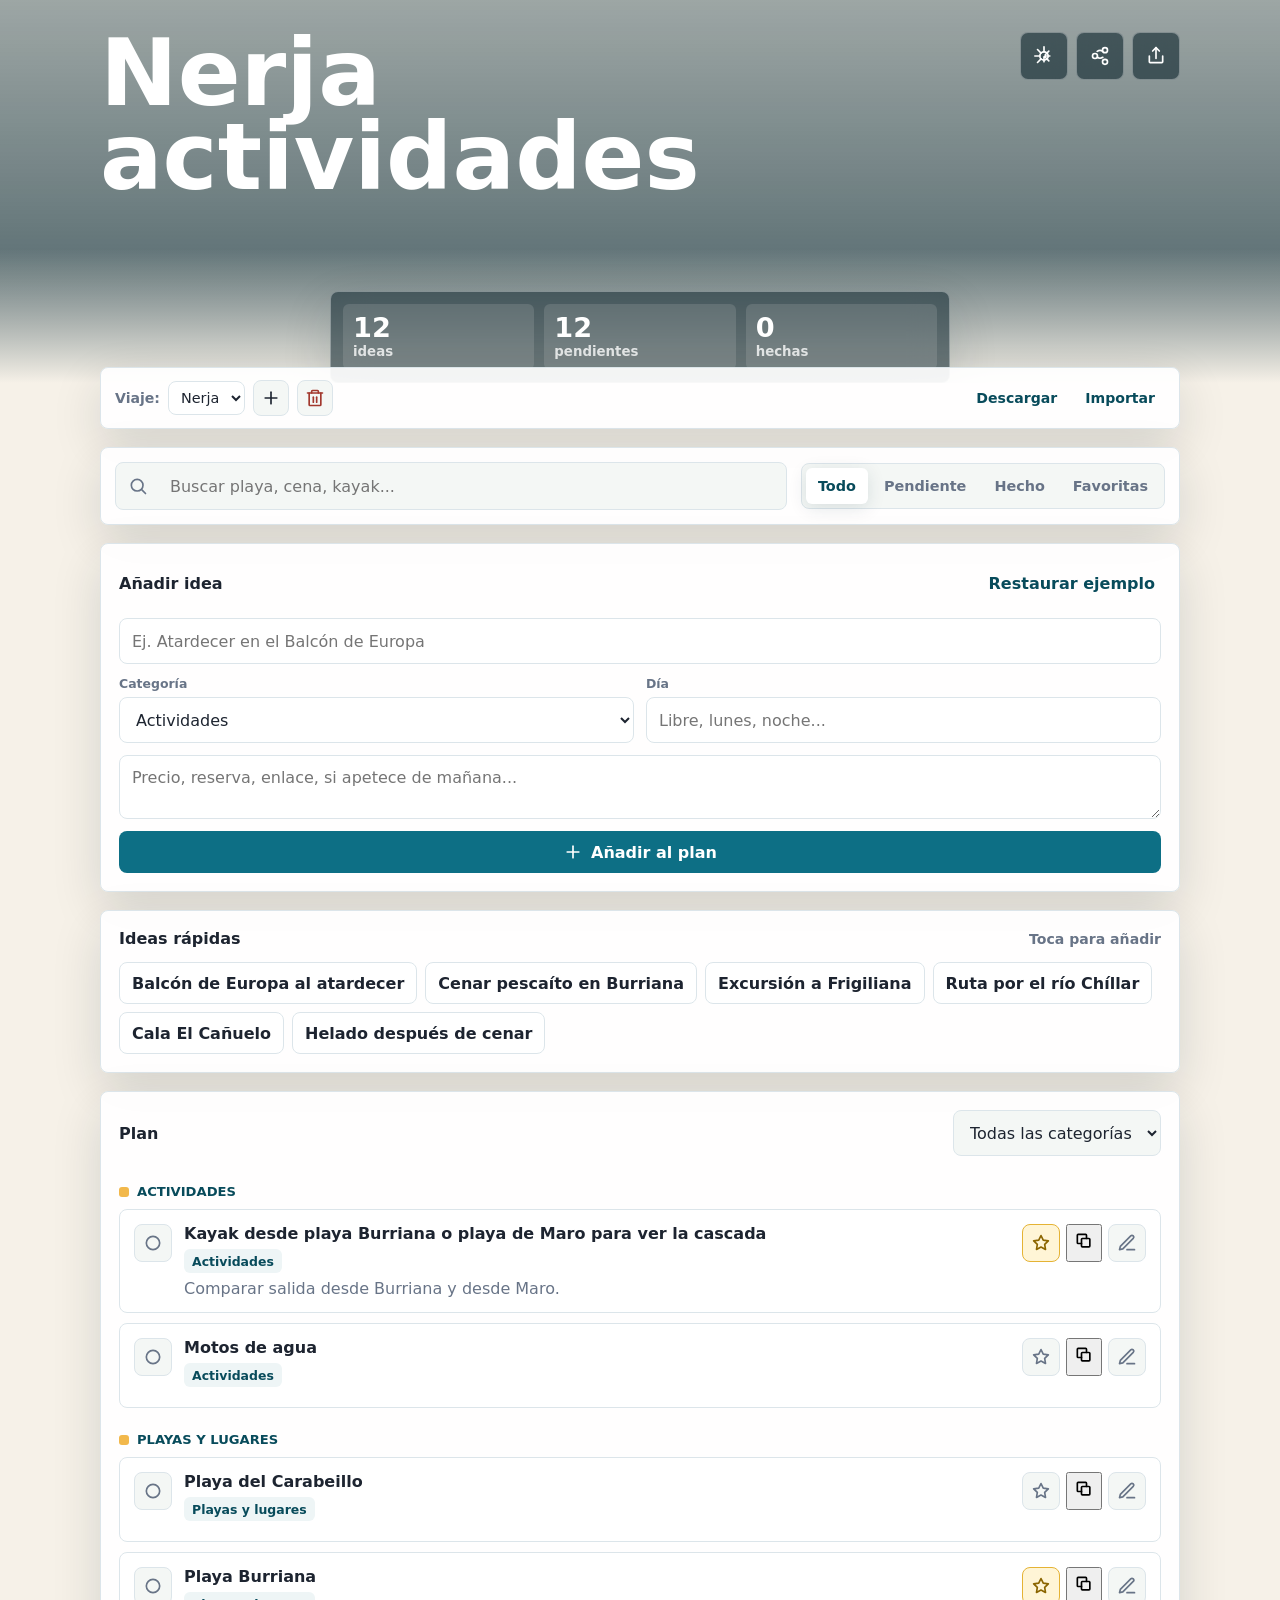
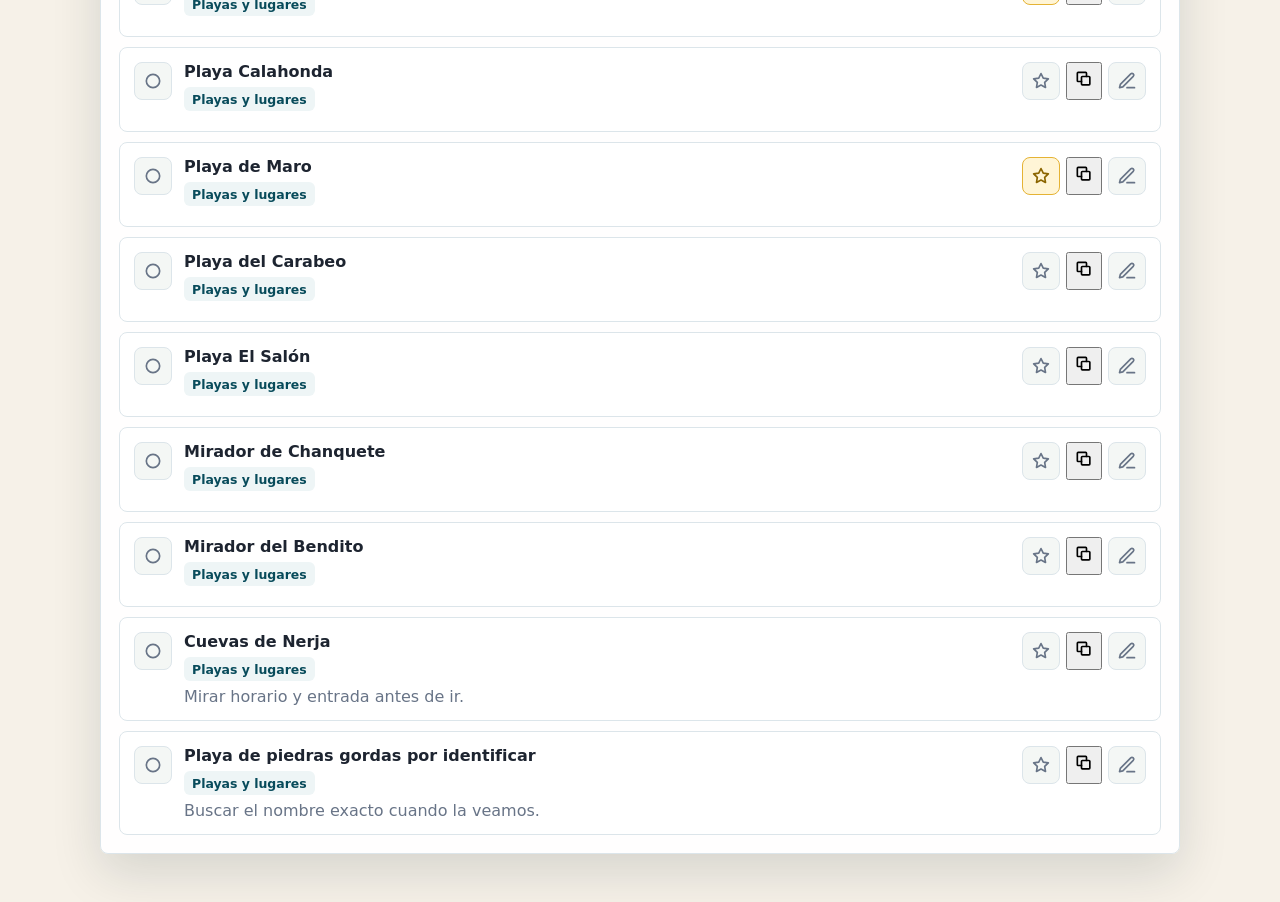
==== index.html @ da7babd8 "Add dark mode, trip management, import/export, share URL, and duplicate features Major features: - D" ====
<!doctype html>
<html lang="es">
  <head>
    <meta charset="utf-8">
    <meta name="viewport" content="width=device-width, initial-scale=1, viewport-fit=cover">
    <meta name="theme-color" content="#0d6f85">
    <meta name="apple-mobile-web-app-capable" content="yes">
    <meta name="apple-mobile-web-app-title" content="Nerja">
    <meta name="apple-mobile-web-app-status-bar-style" content="black-translucent">
    <title>Nerja actividades</title>
    <link rel="manifest" href="manifest.webmanifest">
    <link rel="apple-touch-icon" href="icons/icon-192.svg">
    <link rel="stylesheet" href="styles.css">
  </head>
  <body>
    <header class="app-hero">
      <div class="hero-media" aria-hidden="true"></div>
      <nav class="topbar" aria-label="Acciones principales">
        <div>
          <h1>Nerja actividades</h1>
        </div>
        <div class="topbar-actions">
          <button class="icon-button" id="darkModeToggle" type="button" aria-label="Alternar tema oscuro" title="Tema oscuro" aria-pressed="false">
            <svg viewBox="0 0 24 24" aria-hidden="true">
              <circle cx="12" cy="12" r="5"></circle>
              <path d="M12 1v6m0 6v6M4.22 4.22l4.24 4.24m5.08 5.08l4.24 4.24M1 12h6m6 0h6M4.22 19.78l4.24-4.24m5.08-5.08l4.24-4.24"></path>
            </svg>
          </button>
          <button class="icon-button" id="shareUrlButton" type="button" aria-label="Compartir link" title="Compartir link">
            <svg viewBox="0 0 24 24" aria-hidden="true">
              <circle cx="18" cy="5" r="3"></circle>
              <circle cx="6" cy="12" r="3"></circle>
              <circle cx="18" cy="19" r="3"></circle>
              <path d="M8.59 13.51a6 6 0 0 0 6.82 0"></path>
              <path d="M15.41 6.41a6 6 0 0 0-6.82 0"></path>
            </svg>
          </button>
          <button class="icon-button" id="shareButton" type="button" aria-label="Compartir plan" title="Compartir plan">
            <svg viewBox="0 0 24 24" aria-hidden="true">
              <path d="M4 12v7a1 1 0 0 0 1 1h14a1 1 0 0 0 1-1v-7"></path>
              <path d="M16 6l-4-4-4 4"></path>
              <path d="M12 2v13"></path>
            </svg>
          </button>
        </div>
      </nav>
      <section class="hero-panel" aria-label="Resumen del plan">
        <div>
          <span id="totalCount">0</span>
          <small>ideas</small>
        </div>
        <div>
          <span id="pendingCount">0</span>
          <small>pendientes</small>
        </div>
        <div>
          <span id="doneCount">0</span>
          <small>hechas</small>
        </div>
      </section>
    </header>

    <main class="app-shell">
      <section class="trips-bar" aria-label="Gestión de viajes">
        <div class="trips-controls">
          <label class="compact-label">
            <span>Viaje:</span>
            <select id="tripSelector" aria-label="Seleccionar viaje"></select>
          </label>
          <button class="icon-button small" id="newTripButton" type="button" aria-label="Nuevo viaje" title="Nuevo viaje">
            <svg viewBox="0 0 24 24" aria-hidden="true">
              <path d="M12 5v14"></path>
              <path d="M5 12h14"></path>
            </svg>
          </button>
          <button class="icon-button small danger" id="deleteTripButton" type="button" aria-label="Eliminar viaje" title="Eliminar viaje">
            <svg viewBox="0 0 24 24" aria-hidden="true">
              <path d="M3 6h18"></path>
              <path d="M19 6v14a1 1 0 0 1-1 1H6a1 1 0 0 1-1-1V6"></path>
              <path d="M8 6V4a1 1 0 0 1 1-1h6a1 1 0 0 1 1 1v2"></path>
              <line x1="10" y1="11" x2="10" y2="17"></line>
              <line x1="14" y1="11" x2="14" y2="17"></line>
            </svg>
          </button>
        </div>
        <div class="export-controls">
          <button class="text-button small" id="exportButton" type="button">Descargar</button>
          <button class="text-button small" id="importButton" type="button">Importar</button>
          <input id="importInput" type="file" accept=".json" style="display: none;">
        </div>
      </section>

      <section class="control-strip" aria-label="Filtros">
        <label class="search-field">
          <svg viewBox="0 0 24 24" aria-hidden="true">
            <circle cx="11" cy="11" r="7"></circle>
            <path d="M21 21l-4.3-4.3"></path>
          </svg>
          <input id="searchInput" type="search" placeholder="Buscar playa, cena, kayak...">
        </label>
        <div class="segmented" role="tablist" aria-label="Estado">
          <button class="segment is-active" type="button" data-filter-status="all">Todo</button>
          <button class="segment" type="button" data-filter-status="pending">Pendiente</button>
          <button class="segment" type="button" data-filter-status="done">Hecho</button>
          <button class="segment" type="button" data-filter-status="favorite">Favoritas</button>
        </div>
      </section>

      <section class="composer" aria-labelledby="addTitle">
        <div class="section-heading">
          <h2 id="addTitle">Añadir idea</h2>
          <button class="text-button" id="resetButton" type="button">Restaurar ejemplo</button>
        </div>
        <form id="activityForm" class="activity-form">
          <input id="activityTitle" name="title" type="text" placeholder="Ej. Atardecer en el Balcón de Europa" autocomplete="off" required>
          <div class="form-grid">
            <label>
              <span>Categoría</span>
              <select id="activityCategory" name="category">
                <option value="Actividades">Actividades</option>
                <option value="Playas y lugares">Playas y lugares</option>
                <option value="Comida y cena">Comida y cena</option>
                <option value="Notas">Notas</option>
              </select>
            </label>
            <label>
              <span>Día</span>
              <input id="activityDay" name="day" type="text" placeholder="Libre, lunes, noche...">
            </label>
          </div>
          <textarea id="activityNotes" name="notes" rows="2" placeholder="Precio, reserva, enlace, si apetece de mañana..."></textarea>
          <button class="primary-button" type="submit">
            <svg viewBox="0 0 24 24" aria-hidden="true">
              <path d="M12 5v14"></path>
              <path d="M5 12h14"></path>
            </svg>
            Añadir al plan
          </button>
        </form>
      </section>

      <section class="quick-ideas" aria-labelledby="quickTitle">
        <div class="section-heading">
          <h2 id="quickTitle">Ideas rápidas</h2>
          <span class="muted">Toca para añadir</span>
        </div>
        <div id="quickIdeas" class="quick-list"></div>
      </section>

      <section class="board" aria-label="Listado de actividades">
        <div class="section-heading">
          <h2>Plan</h2>
          <select id="categoryFilter" class="compact-select" aria-label="Filtrar por categoría">
            <option value="all">Todas las categorías</option>
            <option value="Actividades">Actividades</option>
            <option value="Playas y lugares">Playas y lugares</option>
            <option value="Comida y cena">Comida y cena</option>
            <option value="Notas">Notas</option>
          </select>
        </div>
        <div id="activityList" class="activity-list"></div>
        <p id="emptyState" class="empty-state" hidden>No hay ideas con esos filtros.</p>
      </section>
    </main>

    <dialog id="editDialog" class="edit-dialog">
      <form id="editForm" method="dialog">
        <div class="section-heading">
          <h2>Editar idea</h2>
          <button class="icon-button subtle" type="button" id="closeDialog" aria-label="Cerrar" title="Cerrar">
            <svg viewBox="0 0 24 24" aria-hidden="true">
              <path d="M18 6 6 18"></path>
              <path d="m6 6 12 12"></path>
            </svg>
          </button>
        </div>
        <input id="editTitle" type="text" required>
        <div class="form-grid">
          <label>
            <span>Categoría</span>
            <select id="editCategory">
              <option value="Actividades">Actividades</option>
              <option value="Playas y lugares">Playas y lugares</option>
              <option value="Comida y cena">Comida y cena</option>
              <option value="Notas">Notas</option>
            </select>
          </label>
          <label>
            <span>Día</span>
            <input id="editDay" type="text">
          </label>
        </div>
        <textarea id="editNotes" rows="3"></textarea>
        <div class="dialog-actions">
          <button class="text-button danger" id="deleteButton" type="button">Eliminar</button>
          <button class="primary-button" id="saveEditButton" value="save" type="submit">Guardar</button>
        </div>
      </form>
    </dialog>

    <script src="app.js"></script>
  </body>
</html>
---- styles.css ----
:root {
  color-scheme: light;
  --ink: #1d2430;
  --muted: #687487;
  --line: #dce5ea;
  --surface: #ffffff;
  --soft: #f4f7f5;
  --sea: #0d6f85;
  --sea-dark: #084b5b;
  --sun: #f2b84b;
  --coral: #e56f5a;
  --mint: #cce6d9;
  --shadow: 0 18px 50px rgba(12, 33, 43, 0.14);
  font-family: Inter, ui-sans-serif, system-ui, -apple-system, BlinkMacSystemFont, "Segoe UI", sans-serif;
}

[data-theme="dark"] {
  color-scheme: dark;
  --ink: #f0f1f3;
  --muted: #a8b4c4;
  --line: #2a3642;
  --surface: #1a1f28;
  --soft: #242c37;
  --sea: #3ca8c8;
  --sea-dark: #5dbddb;
  --sun: #f2b84b;
  --coral: #ff9a8f;
  --mint: #7dc9a6;
  --shadow: 0 18px 50px rgba(0, 0, 0, 0.48);
}

@media (prefers-color-scheme: dark) {
  :root:not([data-theme="light"]) {
    color-scheme: dark;
    --ink: #f0f1f3;
    --muted: #a8b4c4;
    --line: #2a3642;
    --surface: #1a1f28;
    --soft: #242c37;
    --sea: #3ca8c8;
    --sea-dark: #5dbddb;
    --sun: #f2b84b;
    --coral: #ff9a8f;
    --mint: #7dc9a6;
    --shadow: 0 18px 50px rgba(0, 0, 0, 0.48);
  }
}

* {
  box-sizing: border-box;
}

body {
  margin: 0;
  min-height: 100vh;
  background: #f6f1e8;
  color: var(--ink);
  -webkit-font-smoothing: antialiased;
}

[data-theme="dark"] body {
  background: #0f1419;
}

button,
input,
select,
textarea {
  font: inherit;
}

button {
  cursor: pointer;
  touch-action: manipulation;
}

.app-hero {
  position: relative;
  min-height: 320px;
  overflow: hidden;
  color: #fff;
  isolation: isolate;
}

.hero-media {
  position: absolute;
  inset: 0;
  z-index: -2;
  background:
    linear-gradient(180deg, rgba(0, 34, 46, 0.36), rgba(0, 34, 46, 0.72)),
    url("https://commons.wikimedia.org/wiki/Special:FilePath/Nerja.jpg?width=1600") center / cover;
}

.hero-media::after {
  content: "";
  position: absolute;
  inset: auto 0 0;
  height: 35%;
  background: linear-gradient(180deg, transparent, #f6f1e8);
}

[data-theme="dark"] .hero-media::after {
  background: linear-gradient(180deg, transparent, #0f1419);
}

.topbar {
  display: flex;
  align-items: flex-start;
  justify-content: space-between;
  gap: 20px;
  width: min(1120px, 100%);
  margin: 0 auto;
  padding: calc(32px + env(safe-area-inset-top)) 20px 0;
}

.topbar-actions {
  display: flex;
  gap: 8px;
}

h1,
h2,
p {
  margin-top: 0;
}

h1 {
  max-width: 780px;
  margin-bottom: 0;
  font-size: clamp(2.6rem, 8vw, 5.8rem);
  line-height: 0.9;
  letter-spacing: 0;
}

h2 {
  margin-bottom: 0;
  font-size: 1rem;
  letter-spacing: 0;
}

svg {
  width: 20px;
  height: 20px;
  fill: none;
  stroke: currentColor;
  stroke-width: 2;
  stroke-linecap: round;
  stroke-linejoin: round;
  flex: none;
}

.icon-button {
  display: grid;
  width: 48px;
  height: 48px;
  place-items: center;
  border: 1px solid rgba(255, 255, 255, 0.34);
  border-radius: 8px;
  background: rgba(7, 31, 40, 0.58);
  color: #fff;
  backdrop-filter: blur(16px);
}

.icon-button.subtle {
  width: 40px;
  height: 40px;
  border-color: var(--line);
  background: var(--soft);
  color: var(--ink);
  backdrop-filter: none;
}

.icon-button.small {
  width: 36px;
  height: 36px;
  border: 1px solid var(--line);
  background: var(--soft);
  color: var(--ink);
  backdrop-filter: none;
}

.icon-button.small.danger {
  color: #a2382e;
}

.hero-panel {
  display: grid;
  grid-template-columns: repeat(3, minmax(0, 1fr));
  gap: 10px;
  width: min(620px, calc(100% - 40px));
  margin: 92px auto 0;
  padding: 12px;
  border: 1px solid rgba(255, 255, 255, 0.34);
  border-radius: 8px;
  background: rgba(7, 31, 40, 0.54);
  box-shadow: var(--shadow);
  backdrop-filter: blur(18px);
}

.hero-panel div {
  min-width: 0;
  padding: 10px;
  border-radius: 6px;
  background: rgba(255, 255, 255, 0.12);
}

.hero-panel span {
  display: block;
  font-size: 1.7rem;
  font-weight: 900;
  line-height: 1;
}

.hero-panel small {
  color: rgba(255, 255, 255, 0.8);
  font-weight: 700;
}

.app-shell {
  display: grid;
  gap: 18px;
  width: min(1120px, 100%);
  margin: -16px auto 0;
  padding: 0 20px 48px;
  position: relative;
}

.control-strip,
.composer,
.quick-ideas,
.board {
  border: 1px solid var(--line);
  border-radius: 8px;
  background: rgba(255, 255, 255, 0.92);
  box-shadow: var(--shadow);
}

.control-strip {
  display: grid;
  grid-template-columns: minmax(240px, 1fr) auto;
  gap: 14px;
  align-items: center;
  padding: 14px;
}

.trips-bar {
  display: flex;
  flex-wrap: wrap;
  gap: 12px;
  align-items: center;
  justify-content: space-between;
  border: 1px solid var(--line);
  border-radius: 8px;
  background: rgba(255, 255, 255, 0.92);
  box-shadow: var(--shadow);
  padding: 12px 14px;
}

[data-theme="dark"] .trips-bar {
  background: rgba(26, 31, 40, 0.8);
}

.trips-controls {
  display: flex;
  gap: 8px;
  align-items: center;
}

.compact-label {
  display: flex;
  align-items: center;
  gap: 8px;
}

.compact-label span {
  color: var(--muted);
  font-size: 0.88rem;
  font-weight: 700;
  margin: 0;
}

.compact-label select {
  width: auto;
  max-width: 160px;
  min-height: 34px;
  padding: 0 8px;
  font-size: 0.9rem;
}

.export-controls {
  display: flex;
  gap: 8px;
}

.search-field {
  display: flex;
  align-items: center;
  gap: 10px;
  min-height: 44px;
  padding: 0 12px;
  border: 1px solid var(--line);
  border-radius: 8px;
  background: var(--soft);
  color: var(--muted);
}

.search-field input {
  min-width: 0;
  width: 100%;
  border: 0;
  outline: 0;
  background: transparent;
  color: var(--ink);
}

.segmented {
  display: flex;
  gap: 4px;
  padding: 4px;
  border: 1px solid var(--line);
  border-radius: 8px;
  background: var(--soft);
}

.segment {
  min-height: 36px;
  padding: 0 12px;
  border: 0;
  border-radius: 6px;
  background: transparent;
  color: var(--muted);
  font-size: 0.9rem;
  font-weight: 800;
}

.segment.is-active {
  background: var(--surface);
  color: var(--sea-dark);
  box-shadow: 0 4px 18px rgba(16, 53, 68, 0.12);
}

.composer,
.quick-ideas,
.board {
  padding: 18px;
}

.section-heading {
  display: flex;
  align-items: center;
  justify-content: space-between;
  gap: 12px;
  margin-bottom: 14px;
}

.muted {
  color: var(--muted);
  font-size: 0.88rem;
  font-weight: 700;
}

.activity-form,
.edit-dialog form {
  display: grid;
  gap: 12px;
}

input,
select,
textarea {
  width: 100%;
  min-width: 0;
  border: 1px solid var(--line);
  border-radius: 8px;
  background: #fff;
  color: var(--ink);
  outline: 0;
}

input,
select {
  min-height: 46px;
  padding: 0 12px;
}

textarea {
  resize: vertical;
  padding: 12px;
}

input:focus,
select:focus,
textarea:focus {
  border-color: var(--sea);
  box-shadow: 0 0 0 4px rgba(13, 111, 133, 0.12);
}

.form-grid {
  display: grid;
  grid-template-columns: repeat(2, minmax(0, 1fr));
  gap: 12px;
}

label span {
  display: block;
  margin-bottom: 6px;
  color: var(--muted);
  font-size: 0.78rem;
  font-weight: 800;
}

.primary-button,
.text-button,
.quick-chip {
  min-height: 42px;
  border-radius: 8px;
  font-weight: 900;
}

.primary-button {
  display: inline-flex;
  align-items: center;
  justify-content: center;
  gap: 8px;
  border: 0;
  background: var(--sea);
  color: #fff;
}

.text-button {
  border: 0;
  background: transparent;
  color: var(--sea-dark);
}

.text-button.small {
  min-height: 34px;
  font-size: 0.88rem;
  padding: 0 10px;
}

.text-button.danger {
  color: #a2382e;
}

[data-theme="dark"] .text-button.danger {
  color: #ff9a8f;
}

.quick-list {
  display: flex;
  flex-wrap: wrap;
  gap: 8px;
}

.quick-chip {
  border: 1px solid var(--line);
  background: #fff;
  color: var(--ink);
  padding: 0 12px;
}

.quick-chip:hover {
  border-color: var(--sea);
  color: var(--sea-dark);
}

.compact-select {
  width: auto;
  max-width: 220px;
  background: var(--soft);
}

.activity-list {
  display: grid;
  gap: 10px;
}

.category-group {
  display: grid;
  gap: 10px;
}

.category-title {
  display: flex;
  align-items: center;
  gap: 8px;
  margin: 14px 0 0;
  color: var(--sea-dark);
  font-size: 0.82rem;
  font-weight: 900;
  letter-spacing: 0;
  text-transform: uppercase;
}

.category-title::before {
  content: "";
  width: 10px;
  height: 10px;
  border-radius: 3px;
  background: var(--sun);
}

.activity-card {
  display: grid;
  grid-template-columns: auto 1fr auto;
  gap: 12px;
  align-items: start;
  padding: 14px;
  border: 1px solid var(--line);
  border-radius: 8px;
  background: #fff;
}

.activity-card.is-done {
  background: #f9faf8;
}

.activity-card.is-done .activity-title {
  color: var(--muted);
  text-decoration: line-through;
}

.check-button,
.favorite-button,
.edit-button {
  display: grid;
  width: 38px;
  height: 38px;
  place-items: center;
  border: 1px solid var(--line);
  border-radius: 8px;
  background: var(--soft);
  color: var(--muted);
}

.check-button.is-done {
  border-color: var(--sea);
  background: var(--mint);
  color: var(--sea-dark);
}

.activity-main {
  min-width: 0;
}

.activity-title {
  margin: 0 0 6px;
  overflow-wrap: anywhere;
  font-size: 1rem;
  font-weight: 900;
}

.activity-meta {
  display: flex;
  flex-wrap: wrap;
  gap: 6px;
  margin-bottom: 6px;
}

.pill {
  display: inline-flex;
  align-items: center;
  min-height: 24px;
  padding: 0 8px;
  border-radius: 6px;
  background: #eef5f6;
  color: var(--sea-dark);
  font-size: 0.78rem;
  font-weight: 800;
}

.activity-notes {
  margin: 0;
  color: var(--muted);
  overflow-wrap: anywhere;
}

.activity-actions {
  display: flex;
  gap: 6px;
}

.favorite-button.is-favorite {
  border-color: #e5b334;
  background: #fff5d6;
  color: #8b6500;
}

.empty-state {
  margin: 18px 0 0;
  padding: 18px;
  border: 1px dashed var(--line);
  border-radius: 8px;
  color: var(--muted);
  text-align: center;
}

.edit-dialog {
  width: min(520px, calc(100% - 28px));
  border: 0;
  border-radius: 8px;
  padding: 18px;
  box-shadow: var(--shadow);
}

.edit-dialog::backdrop {
  background: rgba(4, 22, 30, 0.54);
}

.dialog-actions {
  display: flex;
  justify-content: space-between;
  gap: 12px;
}

.dialog-actions .primary-button {
  min-width: 130px;
  padding: 0 16px;
}

@media (max-width: 820px) {
  .app-hero {
    min-height: 300px;
  }

  .topbar {
    padding-top: 24px;
  }

  .hero-panel {
    margin-top: 72px;
  }

  .control-strip {
    grid-template-columns: 1fr;
  }

  .segmented {
    overflow-x: auto;
  }

  .segment {
    white-space: nowrap;
  }
}

@media (max-width: 560px) {
  .app-shell {
    padding-inline: 12px;
  }

  .topbar {
    padding-inline: 14px;
  }

  .icon-button {
    width: 44px;
    height: 44px;
  }

  .hero-panel {
    width: calc(100% - 24px);
  }

  .hero-panel div {
    padding: 8px;
  }

  .hero-panel span {
    font-size: 1.35rem;
  }

  .form-grid {
    grid-template-columns: 1fr;
  }

  .section-heading {
    align-items: flex-start;
    flex-direction: column;
  }

  .compact-select {
    width: 100%;
    max-width: none;
  }

  .activity-card {
    grid-template-columns: auto 1fr;
  }

  .activity-actions {
    grid-column: 2;
  }
}
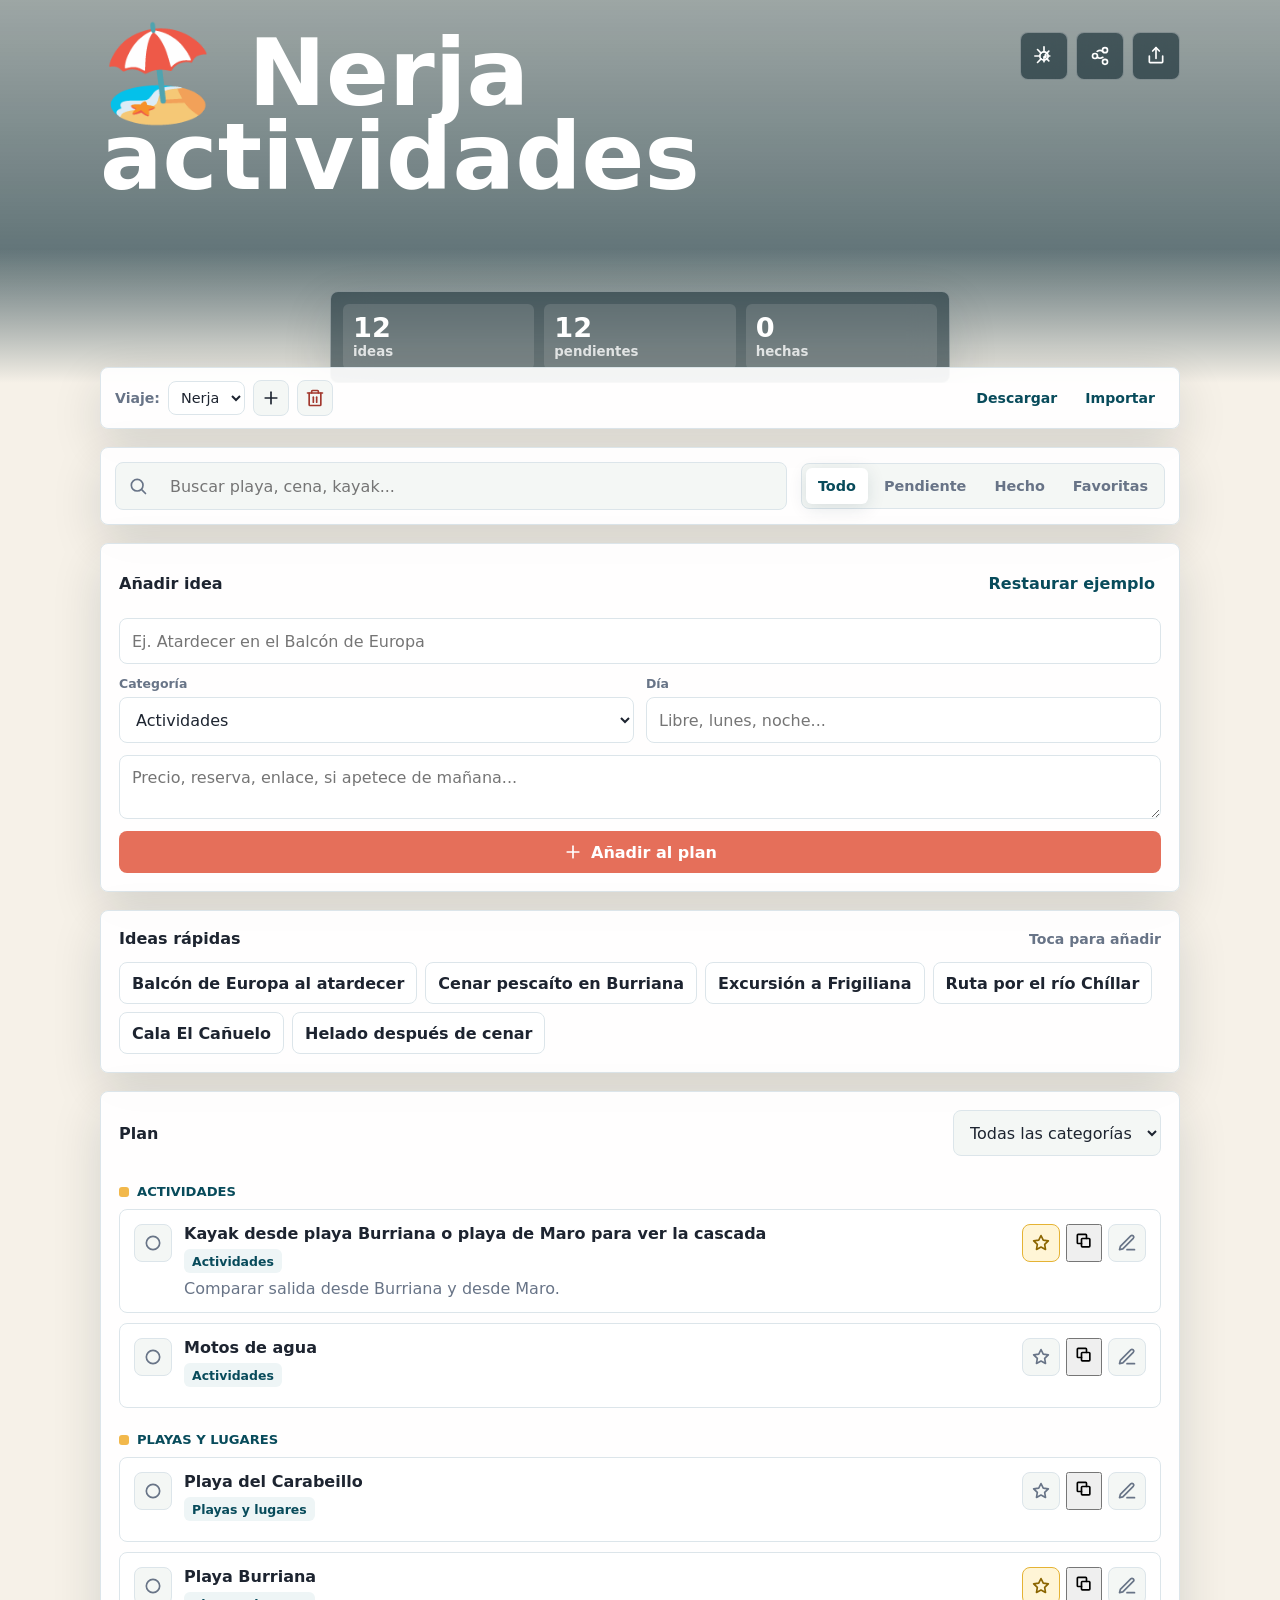
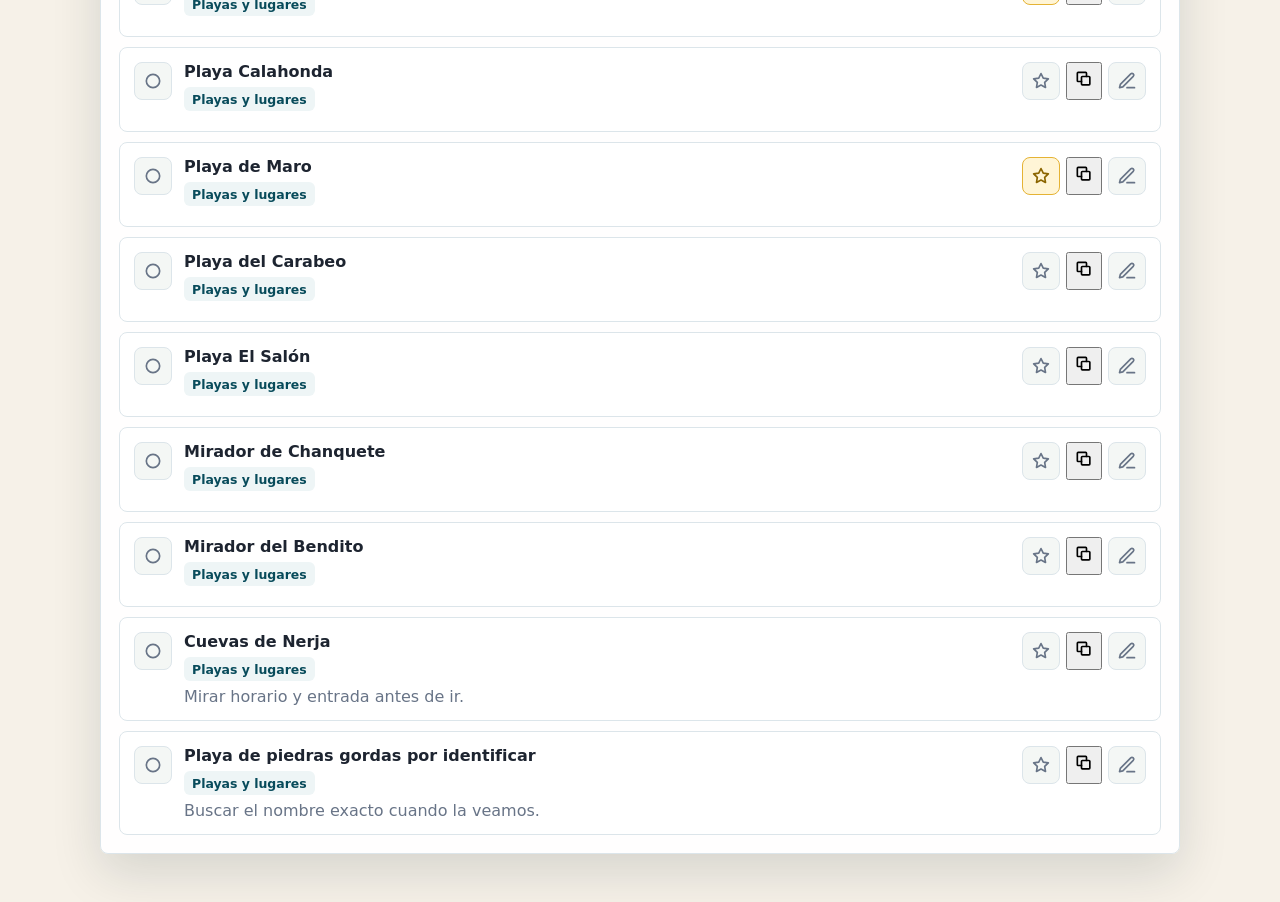
==== commit 57aea558: "Test visual changes - emoji title and coral button color" ====
--- a/index.html
+++ b/index.html
@@ -17,7 +17,7 @@
       <div class="hero-media" aria-hidden="true"></div>
       <nav class="topbar" aria-label="Acciones principales">
         <div>
-          <h1>Nerja actividades</h1>
+          <h1>🏖️ Nerja actividades</h1>
         </div>
         <div class="topbar-actions">
           <button class="icon-button" id="darkModeToggle" type="button" aria-label="Alternar tema oscuro" title="Tema oscuro" aria-pressed="false">
--- a/styles.css
+++ b/styles.css
@@ -423,7 +423,7 @@
   justify-content: center;
   gap: 8px;
   border: 0;
-  background: var(--sea);
+  background: #e56f5a;
   color: #fff;
 }
 
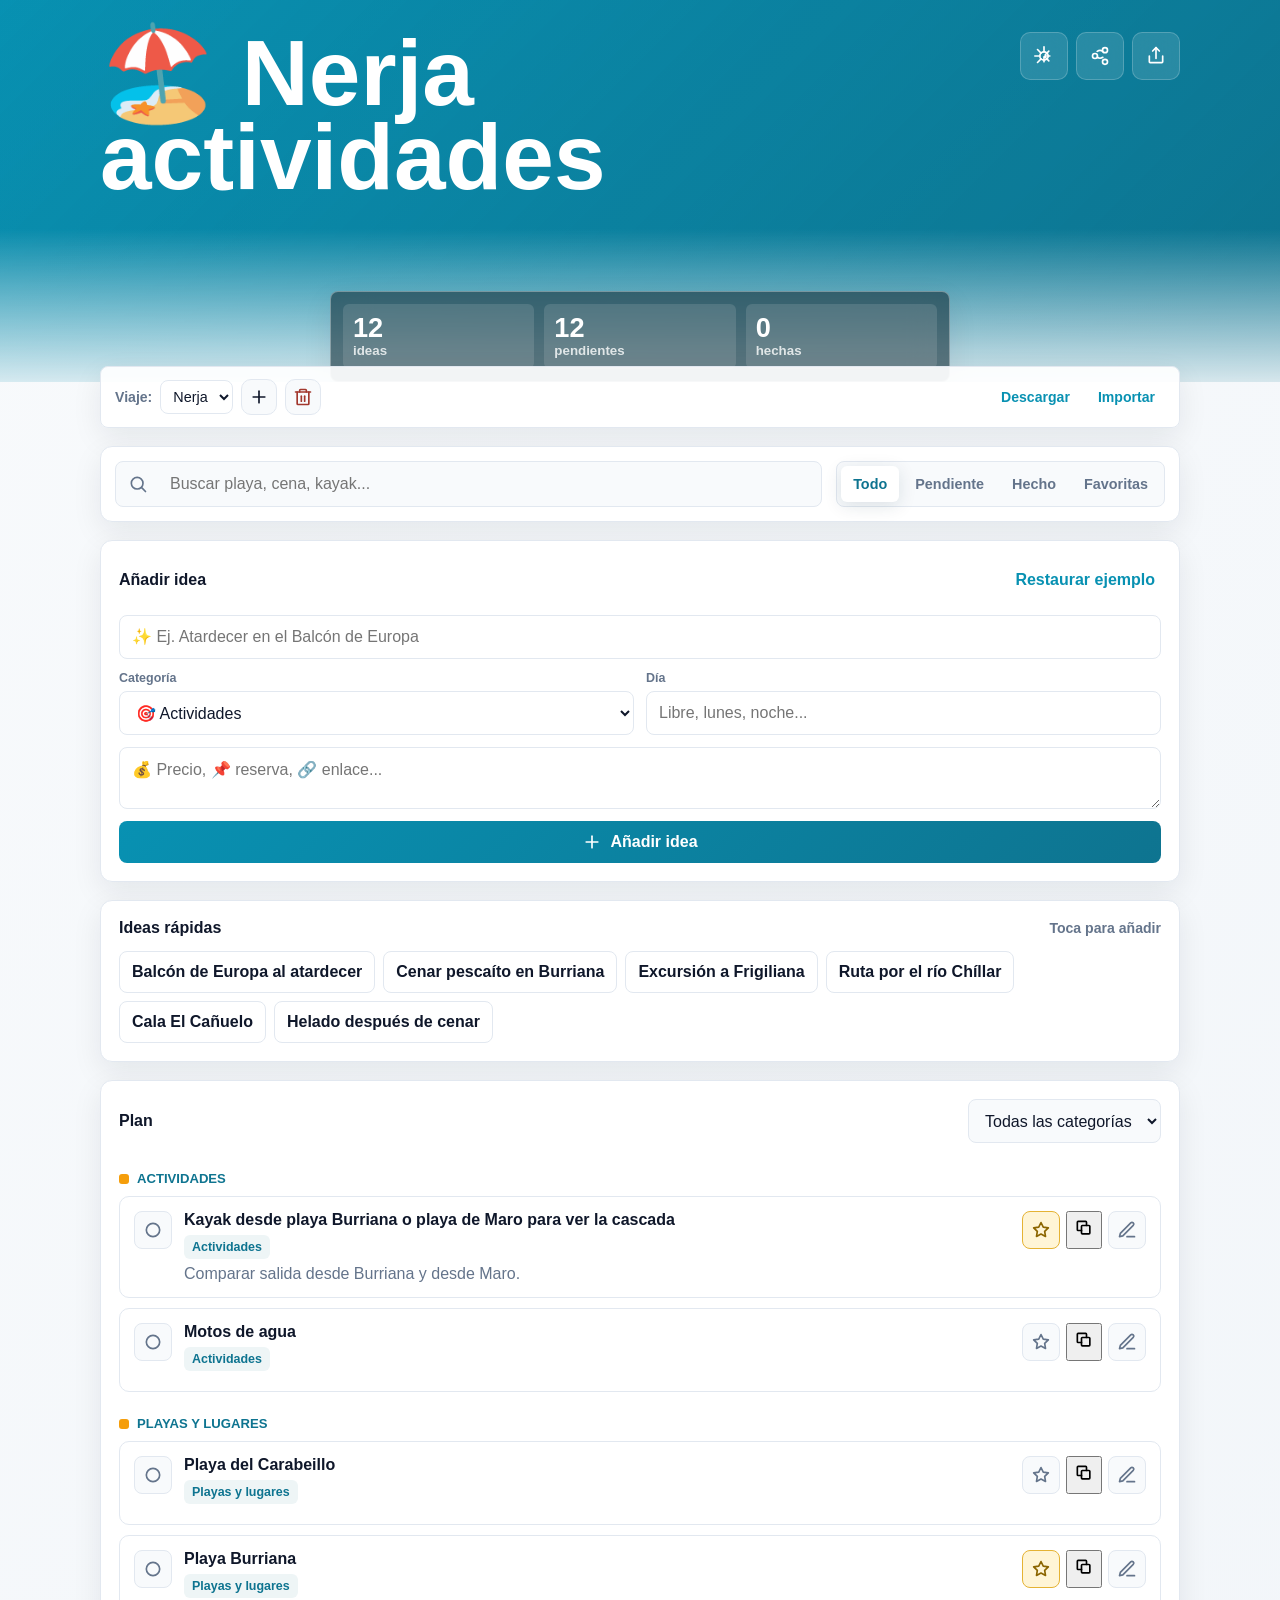
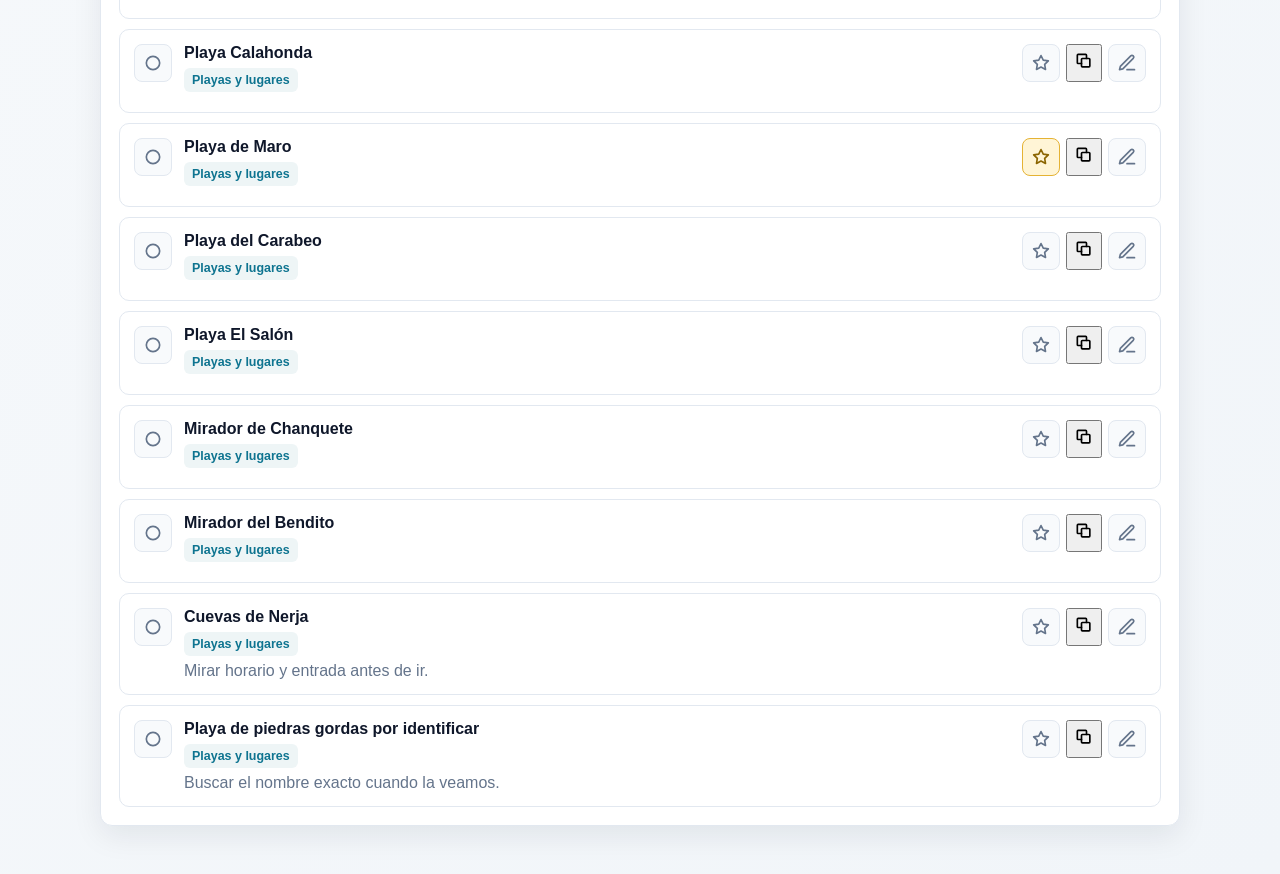
==== commit b82ab686: "🎨 Redesign UI with modern color palette, gradients, and animations - Updated color palette to modern" ====
--- a/index.html
+++ b/index.html
@@ -112,15 +112,15 @@
           <button class="text-button" id="resetButton" type="button">Restaurar ejemplo</button>
         </div>
         <form id="activityForm" class="activity-form">
-          <input id="activityTitle" name="title" type="text" placeholder="Ej. Atardecer en el Balcón de Europa" autocomplete="off" required>
+          <input id="activityTitle" name="title" type="text" placeholder="✨ Ej. Atardecer en el Balcón de Europa" autocomplete="off" required>
           <div class="form-grid">
             <label>
               <span>Categoría</span>
               <select id="activityCategory" name="category">
-                <option value="Actividades">Actividades</option>
-                <option value="Playas y lugares">Playas y lugares</option>
-                <option value="Comida y cena">Comida y cena</option>
-                <option value="Notas">Notas</option>
+                <option value="Actividades">🎯 Actividades</option>
+                <option value="Playas y lugares">🏖️ Playas y lugares</option>
+                <option value="Comida y cena">🍽️ Comida y cena</option>
+                <option value="Notas">📝 Notas</option>
               </select>
             </label>
             <label>
@@ -128,13 +128,13 @@
               <input id="activityDay" name="day" type="text" placeholder="Libre, lunes, noche...">
             </label>
           </div>
-          <textarea id="activityNotes" name="notes" rows="2" placeholder="Precio, reserva, enlace, si apetece de mañana..."></textarea>
+          <textarea id="activityNotes" name="notes" rows="2" placeholder="💰 Precio, 📌 reserva, 🔗 enlace..."></textarea>
           <button class="primary-button" type="submit">
             <svg viewBox="0 0 24 24" aria-hidden="true">
               <path d="M12 5v14"></path>
               <path d="M5 12h14"></path>
             </svg>
-            Añadir al plan
+            Añadir idea
           </button>
         </form>
       </section>
@@ -179,15 +179,15 @@
           <label>
             <span>Categoría</span>
             <select id="editCategory">
-              <option value="Actividades">Actividades</option>
-              <option value="Playas y lugares">Playas y lugares</option>
-              <option value="Comida y cena">Comida y cena</option>
-              <option value="Notas">Notas</option>
+              <option value="Actividades">🎯 Actividades</option>
+              <option value="Playas y lugares">🏖️ Playas y lugares</option>
+              <option value="Comida y cena">🍽️ Comida y cena</option>
+              <option value="Notas">📝 Notas</option>
             </select>
           </label>
           <label>
             <span>Día</span>
-            <input id="editDay" type="text">
+            <input id="editDay" type="text" placeholder="Libre, lunes, noche...">
           </label>
         </div>
         <textarea id="editNotes" rows="3"></textarea>
--- a/styles.css
+++ b/styles.css
@@ -1,48 +1,51 @@
 :root {
   color-scheme: light;
-  --ink: #1d2430;
-  --muted: #687487;
-  --line: #dce5ea;
+  --ink: #0f172a;
+  --muted: #64748b;
+  --line: #e2e8f0;
   --surface: #ffffff;
-  --soft: #f4f7f5;
-  --sea: #0d6f85;
-  --sea-dark: #084b5b;
-  --sun: #f2b84b;
-  --coral: #e56f5a;
-  --mint: #cce6d9;
-  --shadow: 0 18px 50px rgba(12, 33, 43, 0.14);
-  font-family: Inter, ui-sans-serif, system-ui, -apple-system, BlinkMacSystemFont, "Segoe UI", sans-serif;
+  --soft: #f8fafc;
+  --sea: #0891b2;
+  --sea-dark: #0e7490;
+  --sun: #f59e0b;
+  --coral: #f97316;
+  --mint: #6ee7b7;
+  --shadow: 0 10px 30px rgba(15, 23, 42, 0.08);
+  --shadow-lg: 0 20px 50px rgba(15, 23, 42, 0.12);
+  font-family: -apple-system, BlinkMacSystemFont, "Segoe UI", Roboto, "Helvetica Neue", sans-serif;
 }
 
 [data-theme="dark"] {
   color-scheme: dark;
-  --ink: #f0f1f3;
-  --muted: #a8b4c4;
-  --line: #2a3642;
-  --surface: #1a1f28;
-  --soft: #242c37;
-  --sea: #3ca8c8;
-  --sea-dark: #5dbddb;
-  --sun: #f2b84b;
-  --coral: #ff9a8f;
-  --mint: #7dc9a6;
-  --shadow: 0 18px 50px rgba(0, 0, 0, 0.48);
+  --ink: #f1f5f9;
+  --muted: #94a3b8;
+  --line: #334155;
+  --surface: #1e293b;
+  --soft: #0f172a;
+  --sea: #06b6d4;
+  --sea-dark: #0891b2;
+  --sun: #fbbf24;
+  --coral: #fb923c;
+  --mint: #5eead4;
+  --shadow: 0 10px 30px rgba(0, 0, 0, 0.3);
+  --shadow-lg: 0 20px 50px rgba(0, 0, 0, 0.4);
 }
 
 @media (prefers-color-scheme: dark) {
   :root:not([data-theme="light"]) {
     color-scheme: dark;
-    --ink: #f0f1f3;
-    --muted: #a8b4c4;
-    --line: #2a3642;
-    --surface: #1a1f28;
-    --soft: #242c37;
-    --sea: #3ca8c8;
-    --sea-dark: #5dbddb;
-    --sun: #f2b84b;
-    --coral: #ff9a8f;
-    --mint: #7dc9a6;
-    --shadow: 0 18px 50px rgba(0, 0, 0, 0.48);
+    --ink: #f1f5f9;
+    --muted: #94a3b8;
+    --line: #334155;
+    --surface: #1e293b;
+    --soft: #0f172a;
+    --sea: #06b6d4;
+    --sea-dark: #0891b2;
+    --sun: #fbbf24;
+    --coral: #fb923c;
+    --mint: #5eead4;
+    --shadow: 0 10px 30px rgba(0, 0, 0, 0.3);
+    --shadow-lg: 0 20px 50px rgba(0, 0, 0, 0.4);
   }
 }
 
@@ -53,13 +56,13 @@
 body {
   margin: 0;
   min-height: 100vh;
-  background: #f6f1e8;
+  background: linear-gradient(135deg, #f8fafc 0%, #f1f5f9 100%);
   color: var(--ink);
   -webkit-font-smoothing: antialiased;
 }
 
 [data-theme="dark"] body {
-  background: #0f1419;
+  background: linear-gradient(135deg, #0f172a 0%, #1e293b 100%);
 }
 
 button,
@@ -76,10 +79,11 @@
 
 .app-hero {
   position: relative;
-  min-height: 320px;
+  min-height: 280px;
   overflow: hidden;
   color: #fff;
   isolation: isolate;
+  background: linear-gradient(135deg, #0891b2 0%, #0e7490 100%);
 }
 
 .hero-media {
@@ -87,20 +91,21 @@
   inset: 0;
   z-index: -2;
   background:
-    linear-gradient(180deg, rgba(0, 34, 46, 0.36), rgba(0, 34, 46, 0.72)),
+    linear-gradient(135deg, rgba(8, 145, 178, 0.4), rgba(14, 116, 144, 0.6)),
     url("https://commons.wikimedia.org/wiki/Special:FilePath/Nerja.jpg?width=1600") center / cover;
+  opacity: 0.9;
 }
 
 .hero-media::after {
   content: "";
   position: absolute;
   inset: auto 0 0;
-  height: 35%;
-  background: linear-gradient(180deg, transparent, #f6f1e8);
+  height: 40%;
+  background: linear-gradient(180deg, transparent, rgba(248, 250, 252, 0.95));
 }
 
 [data-theme="dark"] .hero-media::after {
-  background: linear-gradient(180deg, transparent, #0f1419);
+  background: linear-gradient(180deg, transparent, rgba(15, 23, 42, 0.98));
 }
 
 .topbar {
@@ -154,11 +159,17 @@
   width: 48px;
   height: 48px;
   place-items: center;
-  border: 1px solid rgba(255, 255, 255, 0.34);
-  border-radius: 8px;
-  background: rgba(7, 31, 40, 0.58);
+  border: 1px solid rgba(255, 255, 255, 0.2);
+  border-radius: 10px;
+  background: rgba(255, 255, 255, 0.12);
   color: #fff;
   backdrop-filter: blur(16px);
+  transition: all 0.2s ease;
+}
+
+.icon-button:hover {
+  background: rgba(255, 255, 255, 0.18);
+  border-color: rgba(255, 255, 255, 0.3);
 }
 
 .icon-button.subtle {
@@ -230,9 +241,10 @@
 .quick-ideas,
 .board {
   border: 1px solid var(--line);
-  border-radius: 8px;
-  background: rgba(255, 255, 255, 0.92);
+  border-radius: 12px;
+  background: var(--surface);
   box-shadow: var(--shadow);
+  backdrop-filter: blur(8px);
 }
 
 .control-strip {
@@ -372,27 +384,29 @@
   min-width: 0;
   border: 1px solid var(--line);
   border-radius: 8px;
-  background: #fff;
+  background: var(--surface);
   color: var(--ink);
   outline: 0;
+  transition: all 0.2s ease;
 }
 
 input,
 select {
-  min-height: 46px;
+  min-height: 44px;
   padding: 0 12px;
 }
 
 textarea {
   resize: vertical;
   padding: 12px;
+  font-family: inherit;
 }
 
 input:focus,
 select:focus,
 textarea:focus {
   border-color: var(--sea);
-  box-shadow: 0 0 0 4px rgba(13, 111, 133, 0.12);
+  box-shadow: 0 0 0 3px rgba(8, 145, 178, 0.1);
 }
 
 .form-grid {
@@ -423,13 +437,30 @@
   justify-content: center;
   gap: 8px;
   border: 0;
-  background: #e56f5a;
+  background: linear-gradient(135deg, var(--sea) 0%, var(--sea-dark) 100%);
   color: #fff;
+  transition: all 0.3s ease;
+  font-weight: 600;
+}
+
+.primary-button:hover {
+  transform: translateY(-2px);
+  box-shadow: 0 8px 16px rgba(8, 145, 178, 0.3);
+}
+
+.primary-button:active {
+  transform: translateY(0);
 }
 
 .text-button {
   border: 0;
   background: transparent;
+  color: var(--sea);
+  transition: all 0.2s ease;
+  font-weight: 600;
+}
+
+.text-button:hover {
   color: var(--sea-dark);
 }
 
@@ -440,11 +471,19 @@
 }
 
 .text-button.danger {
-  color: #a2382e;
+  color: #ef4444;
+}
+
+.text-button.danger:hover {
+  color: #dc2626;
 }
 
 [data-theme="dark"] .text-button.danger {
-  color: #ff9a8f;
+  color: #f87171;
+}
+
+[data-theme="dark"] .text-button.danger:hover {
+  color: #fca5a5;
 }
 
 .quick-list {
@@ -508,12 +547,19 @@
   align-items: start;
   padding: 14px;
   border: 1px solid var(--line);
-  border-radius: 8px;
-  background: #fff;
+  border-radius: 10px;
+  background: var(--surface);
+  transition: all 0.2s ease;
+}
+
+.activity-card:hover {
+  border-color: var(--sea);
+  box-shadow: 0 4px 12px rgba(8, 145, 178, 0.1);
 }
 
 .activity-card.is-done {
-  background: #f9faf8;
+  opacity: 0.75;
+  background: var(--soft);
 }
 
 .activity-card.is-done .activity-title {
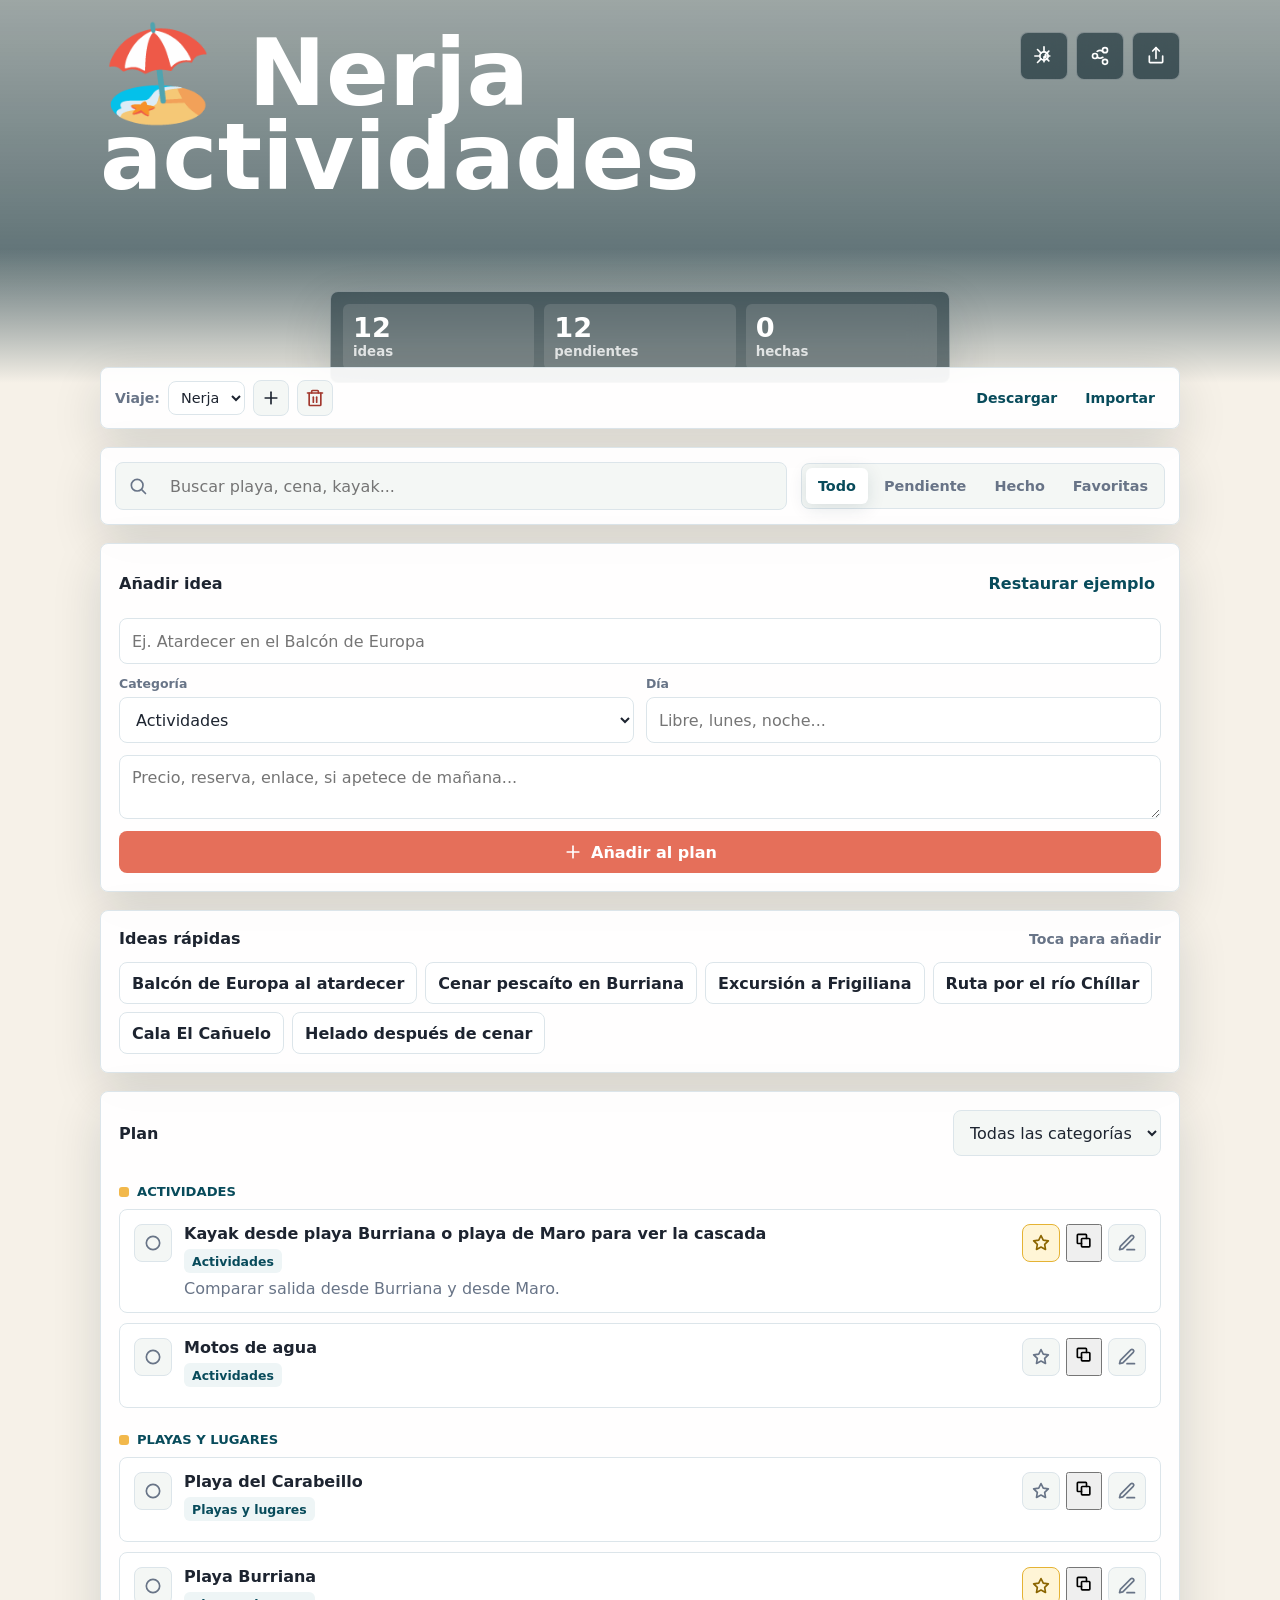
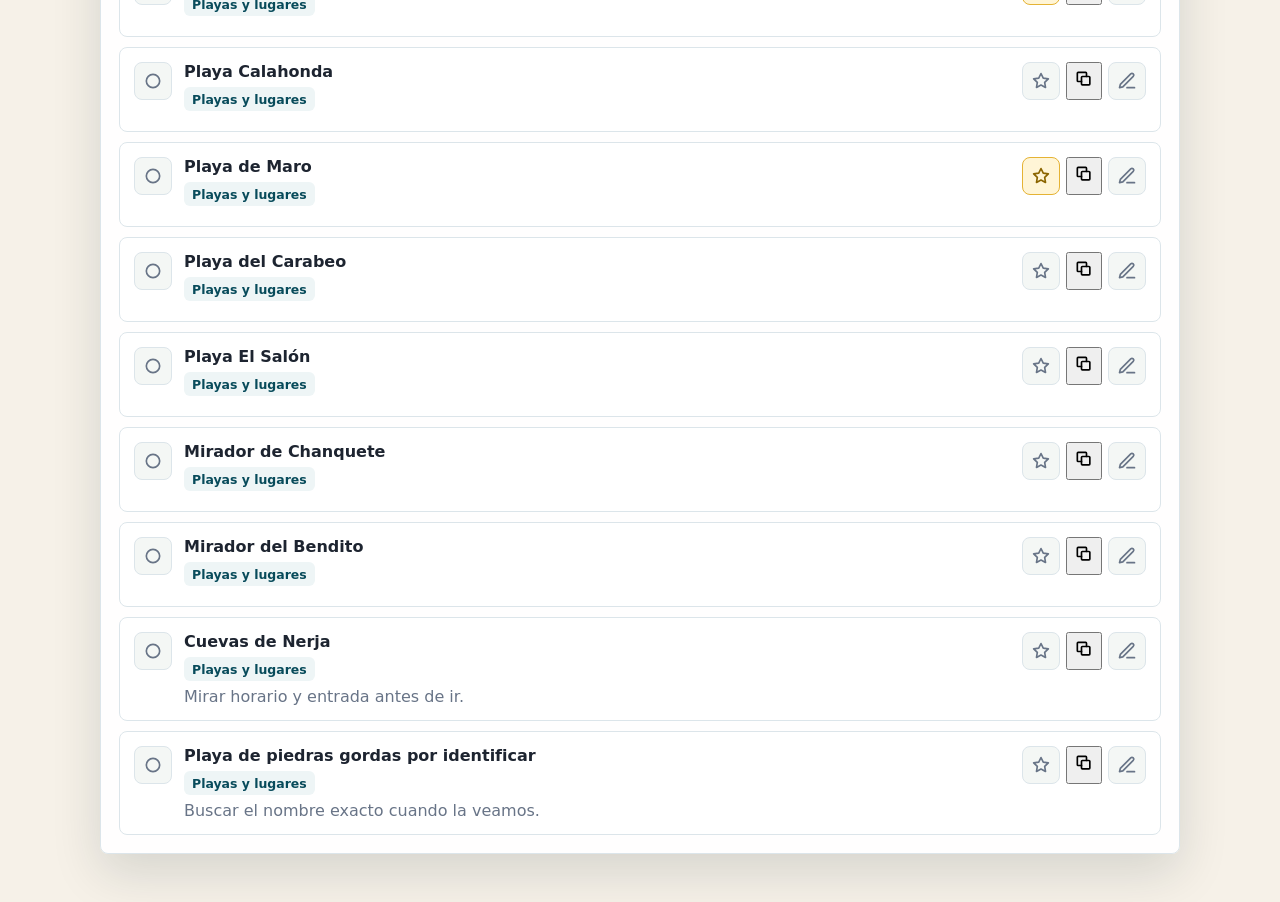
==== commit f6afbeb7: "Revert "🎨 Redesign UI with modern color palette, gradients, and animations" This reverts commit b82a" ====
--- a/index.html
+++ b/index.html
@@ -112,15 +112,15 @@
           <button class="text-button" id="resetButton" type="button">Restaurar ejemplo</button>
         </div>
         <form id="activityForm" class="activity-form">
-          <input id="activityTitle" name="title" type="text" placeholder="✨ Ej. Atardecer en el Balcón de Europa" autocomplete="off" required>
+          <input id="activityTitle" name="title" type="text" placeholder="Ej. Atardecer en el Balcón de Europa" autocomplete="off" required>
           <div class="form-grid">
             <label>
               <span>Categoría</span>
               <select id="activityCategory" name="category">
-                <option value="Actividades">🎯 Actividades</option>
-                <option value="Playas y lugares">🏖️ Playas y lugares</option>
-                <option value="Comida y cena">🍽️ Comida y cena</option>
-                <option value="Notas">📝 Notas</option>
+                <option value="Actividades">Actividades</option>
+                <option value="Playas y lugares">Playas y lugares</option>
+                <option value="Comida y cena">Comida y cena</option>
+                <option value="Notas">Notas</option>
               </select>
             </label>
             <label>
@@ -128,13 +128,13 @@
               <input id="activityDay" name="day" type="text" placeholder="Libre, lunes, noche...">
             </label>
           </div>
-          <textarea id="activityNotes" name="notes" rows="2" placeholder="💰 Precio, 📌 reserva, 🔗 enlace..."></textarea>
+          <textarea id="activityNotes" name="notes" rows="2" placeholder="Precio, reserva, enlace, si apetece de mañana..."></textarea>
           <button class="primary-button" type="submit">
             <svg viewBox="0 0 24 24" aria-hidden="true">
               <path d="M12 5v14"></path>
               <path d="M5 12h14"></path>
             </svg>
-            Añadir idea
+            Añadir al plan
           </button>
         </form>
       </section>
@@ -179,15 +179,15 @@
           <label>
             <span>Categoría</span>
             <select id="editCategory">
-              <option value="Actividades">🎯 Actividades</option>
-              <option value="Playas y lugares">🏖️ Playas y lugares</option>
-              <option value="Comida y cena">🍽️ Comida y cena</option>
-              <option value="Notas">📝 Notas</option>
+              <option value="Actividades">Actividades</option>
+              <option value="Playas y lugares">Playas y lugares</option>
+              <option value="Comida y cena">Comida y cena</option>
+              <option value="Notas">Notas</option>
             </select>
           </label>
           <label>
             <span>Día</span>
-            <input id="editDay" type="text" placeholder="Libre, lunes, noche...">
+            <input id="editDay" type="text">
           </label>
         </div>
         <textarea id="editNotes" rows="3"></textarea>
--- a/styles.css
+++ b/styles.css
@@ -1,51 +1,48 @@
 :root {
   color-scheme: light;
-  --ink: #0f172a;
-  --muted: #64748b;
-  --line: #e2e8f0;
+  --ink: #1d2430;
+  --muted: #687487;
+  --line: #dce5ea;
   --surface: #ffffff;
-  --soft: #f8fafc;
-  --sea: #0891b2;
-  --sea-dark: #0e7490;
-  --sun: #f59e0b;
-  --coral: #f97316;
-  --mint: #6ee7b7;
-  --shadow: 0 10px 30px rgba(15, 23, 42, 0.08);
-  --shadow-lg: 0 20px 50px rgba(15, 23, 42, 0.12);
-  font-family: -apple-system, BlinkMacSystemFont, "Segoe UI", Roboto, "Helvetica Neue", sans-serif;
+  --soft: #f4f7f5;
+  --sea: #0d6f85;
+  --sea-dark: #084b5b;
+  --sun: #f2b84b;
+  --coral: #e56f5a;
+  --mint: #cce6d9;
+  --shadow: 0 18px 50px rgba(12, 33, 43, 0.14);
+  font-family: Inter, ui-sans-serif, system-ui, -apple-system, BlinkMacSystemFont, "Segoe UI", sans-serif;
 }
 
 [data-theme="dark"] {
   color-scheme: dark;
-  --ink: #f1f5f9;
-  --muted: #94a3b8;
-  --line: #334155;
-  --surface: #1e293b;
-  --soft: #0f172a;
-  --sea: #06b6d4;
-  --sea-dark: #0891b2;
-  --sun: #fbbf24;
-  --coral: #fb923c;
-  --mint: #5eead4;
-  --shadow: 0 10px 30px rgba(0, 0, 0, 0.3);
-  --shadow-lg: 0 20px 50px rgba(0, 0, 0, 0.4);
+  --ink: #f0f1f3;
+  --muted: #a8b4c4;
+  --line: #2a3642;
+  --surface: #1a1f28;
+  --soft: #242c37;
+  --sea: #3ca8c8;
+  --sea-dark: #5dbddb;
+  --sun: #f2b84b;
+  --coral: #ff9a8f;
+  --mint: #7dc9a6;
+  --shadow: 0 18px 50px rgba(0, 0, 0, 0.48);
 }
 
 @media (prefers-color-scheme: dark) {
   :root:not([data-theme="light"]) {
     color-scheme: dark;
-    --ink: #f1f5f9;
-    --muted: #94a3b8;
-    --line: #334155;
-    --surface: #1e293b;
-    --soft: #0f172a;
-    --sea: #06b6d4;
-    --sea-dark: #0891b2;
-    --sun: #fbbf24;
-    --coral: #fb923c;
-    --mint: #5eead4;
-    --shadow: 0 10px 30px rgba(0, 0, 0, 0.3);
-    --shadow-lg: 0 20px 50px rgba(0, 0, 0, 0.4);
+    --ink: #f0f1f3;
+    --muted: #a8b4c4;
+    --line: #2a3642;
+    --surface: #1a1f28;
+    --soft: #242c37;
+    --sea: #3ca8c8;
+    --sea-dark: #5dbddb;
+    --sun: #f2b84b;
+    --coral: #ff9a8f;
+    --mint: #7dc9a6;
+    --shadow: 0 18px 50px rgba(0, 0, 0, 0.48);
   }
 }
 
@@ -56,13 +53,13 @@
 body {
   margin: 0;
   min-height: 100vh;
-  background: linear-gradient(135deg, #f8fafc 0%, #f1f5f9 100%);
+  background: #f6f1e8;
   color: var(--ink);
   -webkit-font-smoothing: antialiased;
 }
 
 [data-theme="dark"] body {
-  background: linear-gradient(135deg, #0f172a 0%, #1e293b 100%);
+  background: #0f1419;
 }
 
 button,
@@ -79,11 +76,10 @@
 
 .app-hero {
   position: relative;
-  min-height: 280px;
+  min-height: 320px;
   overflow: hidden;
   color: #fff;
   isolation: isolate;
-  background: linear-gradient(135deg, #0891b2 0%, #0e7490 100%);
 }
 
 .hero-media {
@@ -91,21 +87,20 @@
   inset: 0;
   z-index: -2;
   background:
-    linear-gradient(135deg, rgba(8, 145, 178, 0.4), rgba(14, 116, 144, 0.6)),
+    linear-gradient(180deg, rgba(0, 34, 46, 0.36), rgba(0, 34, 46, 0.72)),
     url("https://commons.wikimedia.org/wiki/Special:FilePath/Nerja.jpg?width=1600") center / cover;
-  opacity: 0.9;
 }
 
 .hero-media::after {
   content: "";
   position: absolute;
   inset: auto 0 0;
-  height: 40%;
-  background: linear-gradient(180deg, transparent, rgba(248, 250, 252, 0.95));
+  height: 35%;
+  background: linear-gradient(180deg, transparent, #f6f1e8);
 }
 
 [data-theme="dark"] .hero-media::after {
-  background: linear-gradient(180deg, transparent, rgba(15, 23, 42, 0.98));
+  background: linear-gradient(180deg, transparent, #0f1419);
 }
 
 .topbar {
@@ -159,17 +154,11 @@
   width: 48px;
   height: 48px;
   place-items: center;
-  border: 1px solid rgba(255, 255, 255, 0.2);
-  border-radius: 10px;
-  background: rgba(255, 255, 255, 0.12);
+  border: 1px solid rgba(255, 255, 255, 0.34);
+  border-radius: 8px;
+  background: rgba(7, 31, 40, 0.58);
   color: #fff;
   backdrop-filter: blur(16px);
-  transition: all 0.2s ease;
-}
-
-.icon-button:hover {
-  background: rgba(255, 255, 255, 0.18);
-  border-color: rgba(255, 255, 255, 0.3);
 }
 
 .icon-button.subtle {
@@ -241,10 +230,9 @@
 .quick-ideas,
 .board {
   border: 1px solid var(--line);
-  border-radius: 12px;
-  background: var(--surface);
+  border-radius: 8px;
+  background: rgba(255, 255, 255, 0.92);
   box-shadow: var(--shadow);
-  backdrop-filter: blur(8px);
 }
 
 .control-strip {
@@ -384,29 +372,27 @@
   min-width: 0;
   border: 1px solid var(--line);
   border-radius: 8px;
-  background: var(--surface);
+  background: #fff;
   color: var(--ink);
   outline: 0;
-  transition: all 0.2s ease;
 }
 
 input,
 select {
-  min-height: 44px;
+  min-height: 46px;
   padding: 0 12px;
 }
 
 textarea {
   resize: vertical;
   padding: 12px;
-  font-family: inherit;
 }
 
 input:focus,
 select:focus,
 textarea:focus {
   border-color: var(--sea);
-  box-shadow: 0 0 0 3px rgba(8, 145, 178, 0.1);
+  box-shadow: 0 0 0 4px rgba(13, 111, 133, 0.12);
 }
 
 .form-grid {
@@ -437,30 +423,13 @@
   justify-content: center;
   gap: 8px;
   border: 0;
-  background: linear-gradient(135deg, var(--sea) 0%, var(--sea-dark) 100%);
+  background: #e56f5a;
   color: #fff;
-  transition: all 0.3s ease;
-  font-weight: 600;
-}
-
-.primary-button:hover {
-  transform: translateY(-2px);
-  box-shadow: 0 8px 16px rgba(8, 145, 178, 0.3);
-}
-
-.primary-button:active {
-  transform: translateY(0);
 }
 
 .text-button {
   border: 0;
   background: transparent;
-  color: var(--sea);
-  transition: all 0.2s ease;
-  font-weight: 600;
-}
-
-.text-button:hover {
   color: var(--sea-dark);
 }
 
@@ -471,19 +440,11 @@
 }
 
 .text-button.danger {
-  color: #ef4444;
-}
-
-.text-button.danger:hover {
-  color: #dc2626;
+  color: #a2382e;
 }
 
 [data-theme="dark"] .text-button.danger {
-  color: #f87171;
-}
-
-[data-theme="dark"] .text-button.danger:hover {
-  color: #fca5a5;
+  color: #ff9a8f;
 }
 
 .quick-list {
@@ -547,19 +508,12 @@
   align-items: start;
   padding: 14px;
   border: 1px solid var(--line);
-  border-radius: 10px;
-  background: var(--surface);
-  transition: all 0.2s ease;
-}
-
-.activity-card:hover {
-  border-color: var(--sea);
-  box-shadow: 0 4px 12px rgba(8, 145, 178, 0.1);
+  border-radius: 8px;
+  background: #fff;
 }
 
 .activity-card.is-done {
-  opacity: 0.75;
-  background: var(--soft);
+  background: #f9faf8;
 }
 
 .activity-card.is-done .activity-title {
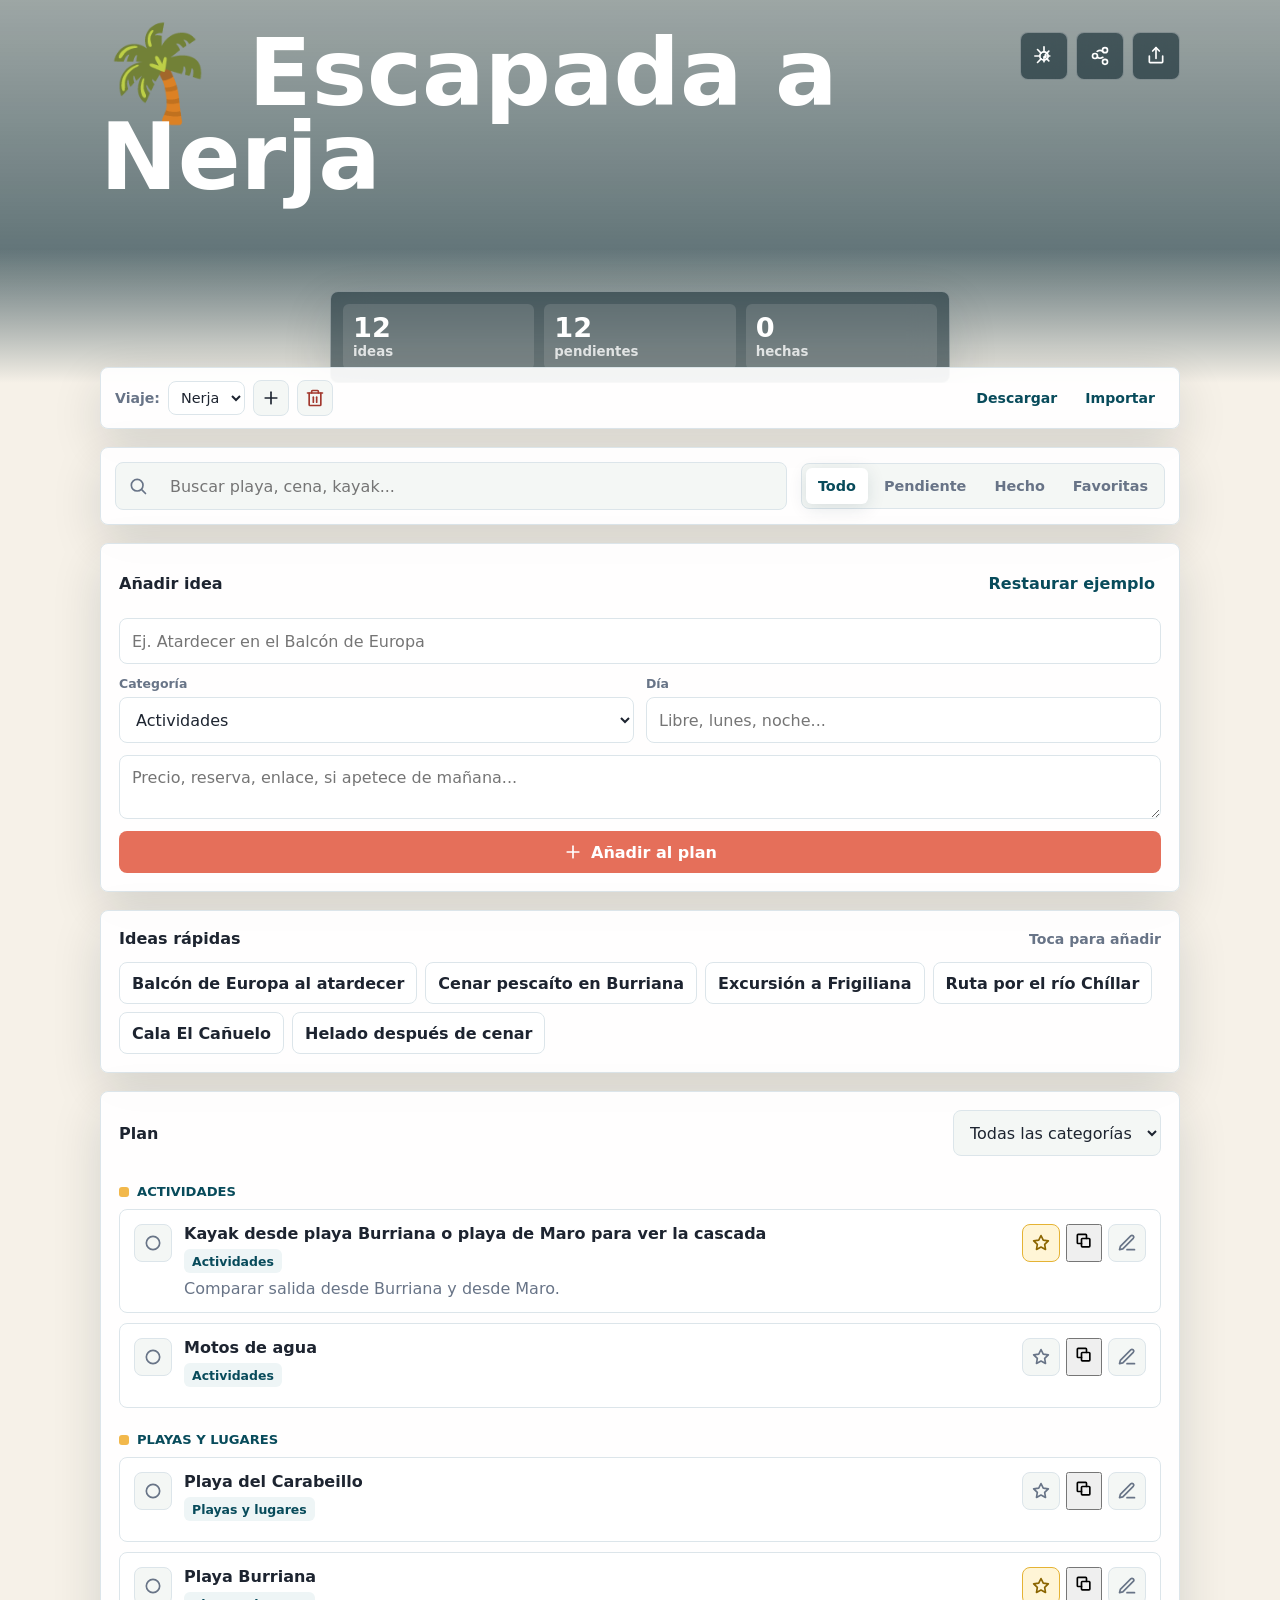
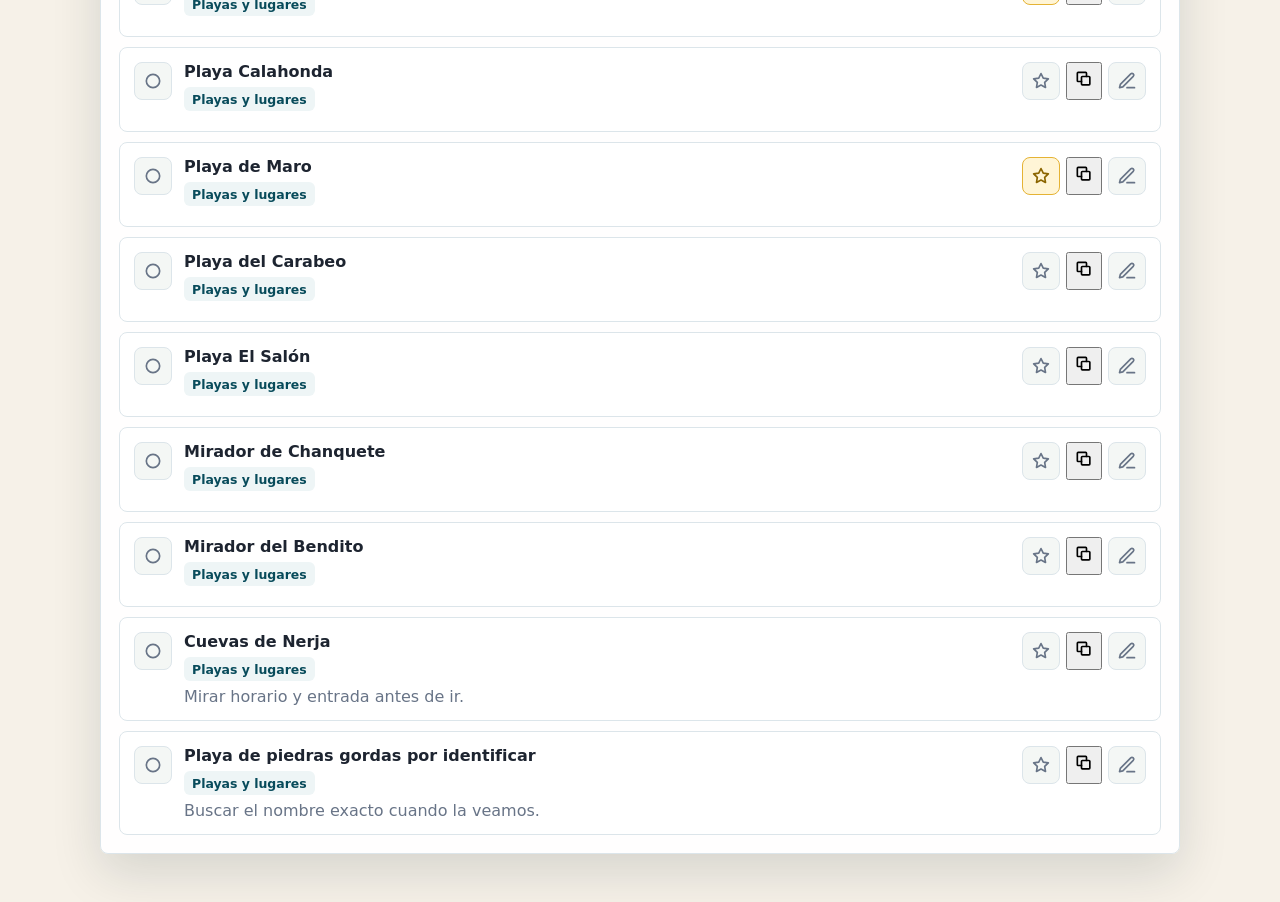
==== commit 2c6a344c: "Update banner title in index.html to "Escapada a Nerja" Updated the main banner title h1 element fro" ====
--- a/index.html
+++ b/index.html
@@ -17,7 +17,7 @@
       <div class="hero-media" aria-hidden="true"></div>
       <nav class="topbar" aria-label="Acciones principales">
         <div>
-          <h1>🏖️ Nerja actividades</h1>
+          <h1>🌴 Escapada a Nerja</h1>
         </div>
         <div class="topbar-actions">
           <button class="icon-button" id="darkModeToggle" type="button" aria-label="Alternar tema oscuro" title="Tema oscuro" aria-pressed="false">
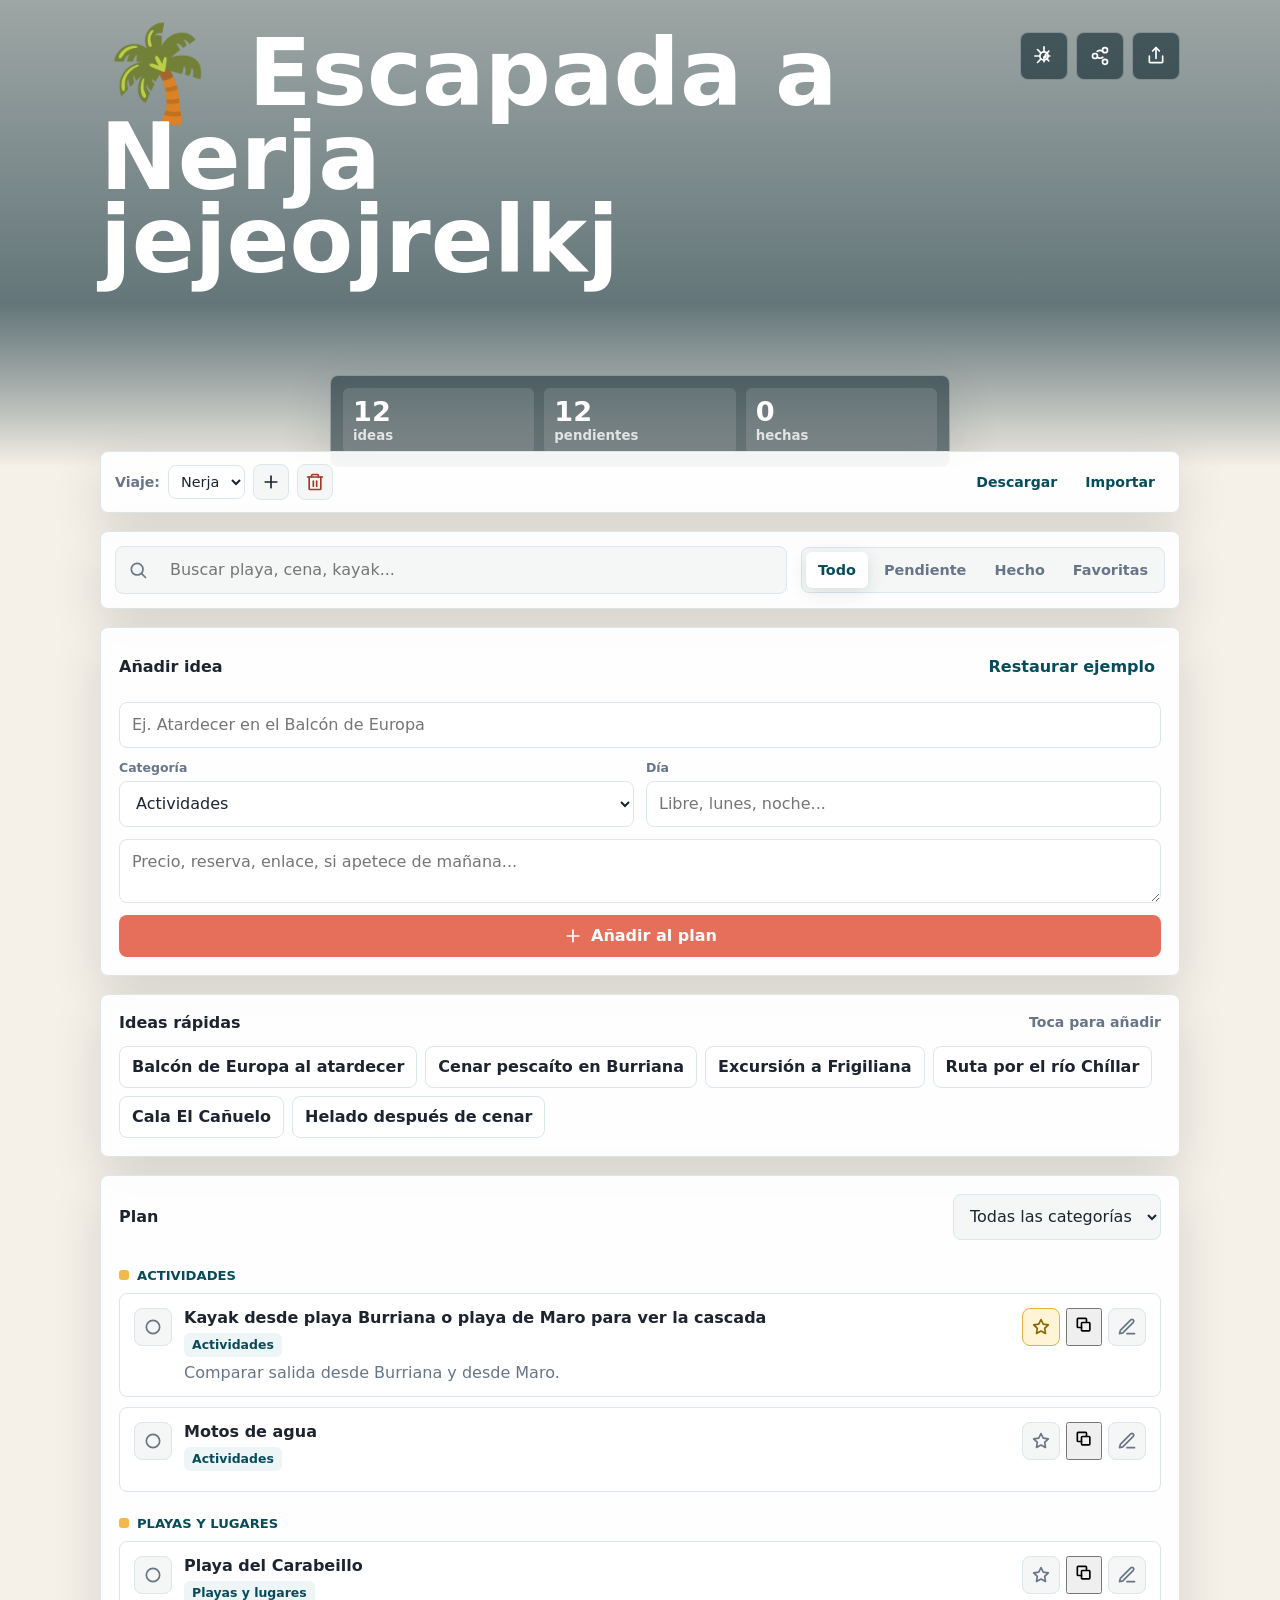
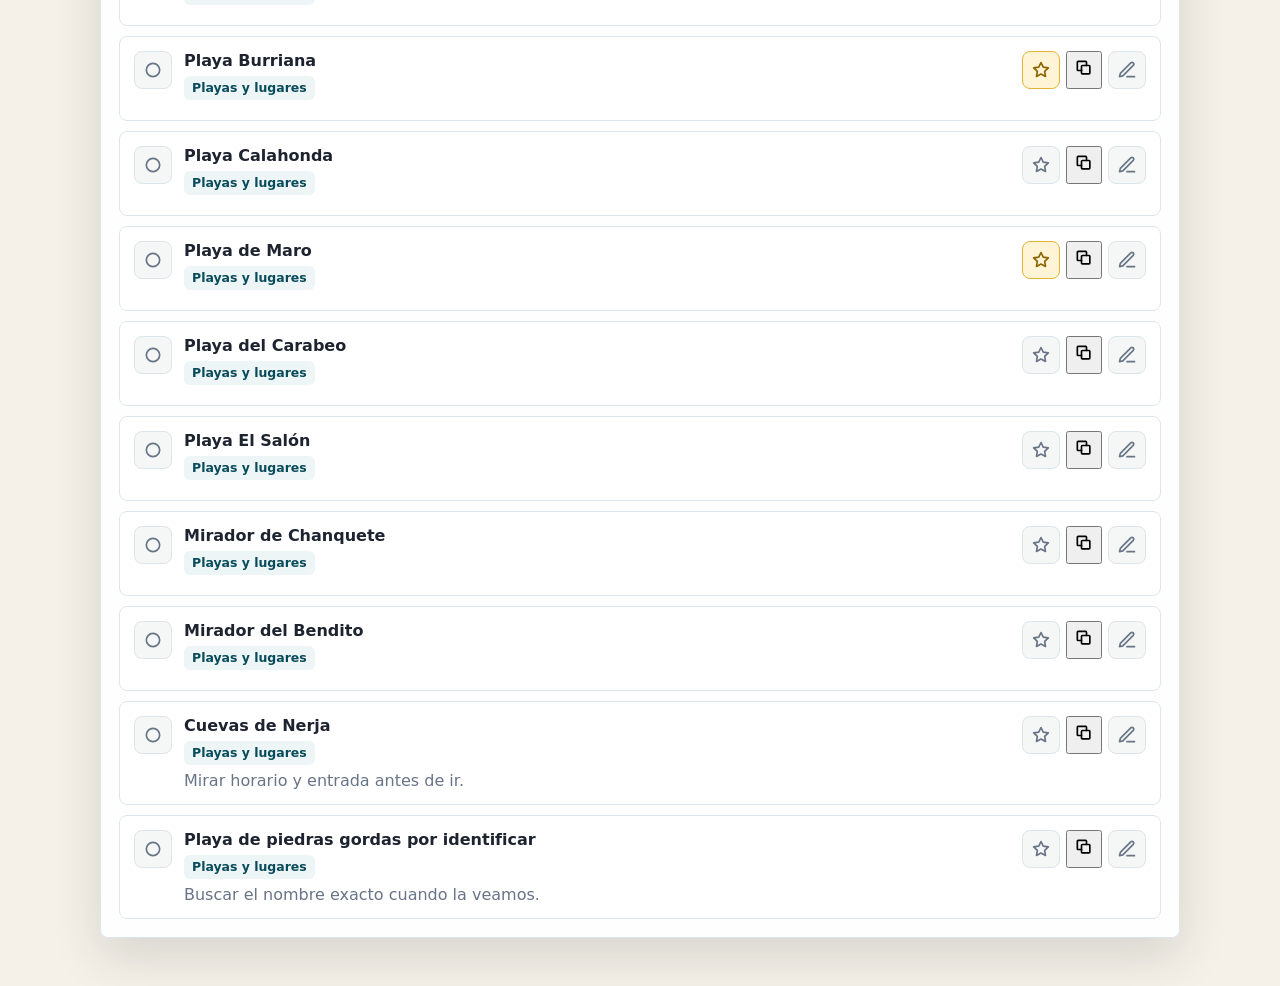
==== commit 394adbae: "prueba1" ====
--- a/index.html
+++ b/index.html
@@ -17,7 +17,7 @@
       <div class="hero-media" aria-hidden="true"></div>
       <nav class="topbar" aria-label="Acciones principales">
         <div>
-          <h1>🌴 Escapada a Nerja</h1>
+          <h1>🌴 Escapada a Nerja jejeojrelkj</h1>
         </div>
         <div class="topbar-actions">
           <button class="icon-button" id="darkModeToggle" type="button" aria-label="Alternar tema oscuro" title="Tema oscuro" aria-pressed="false">
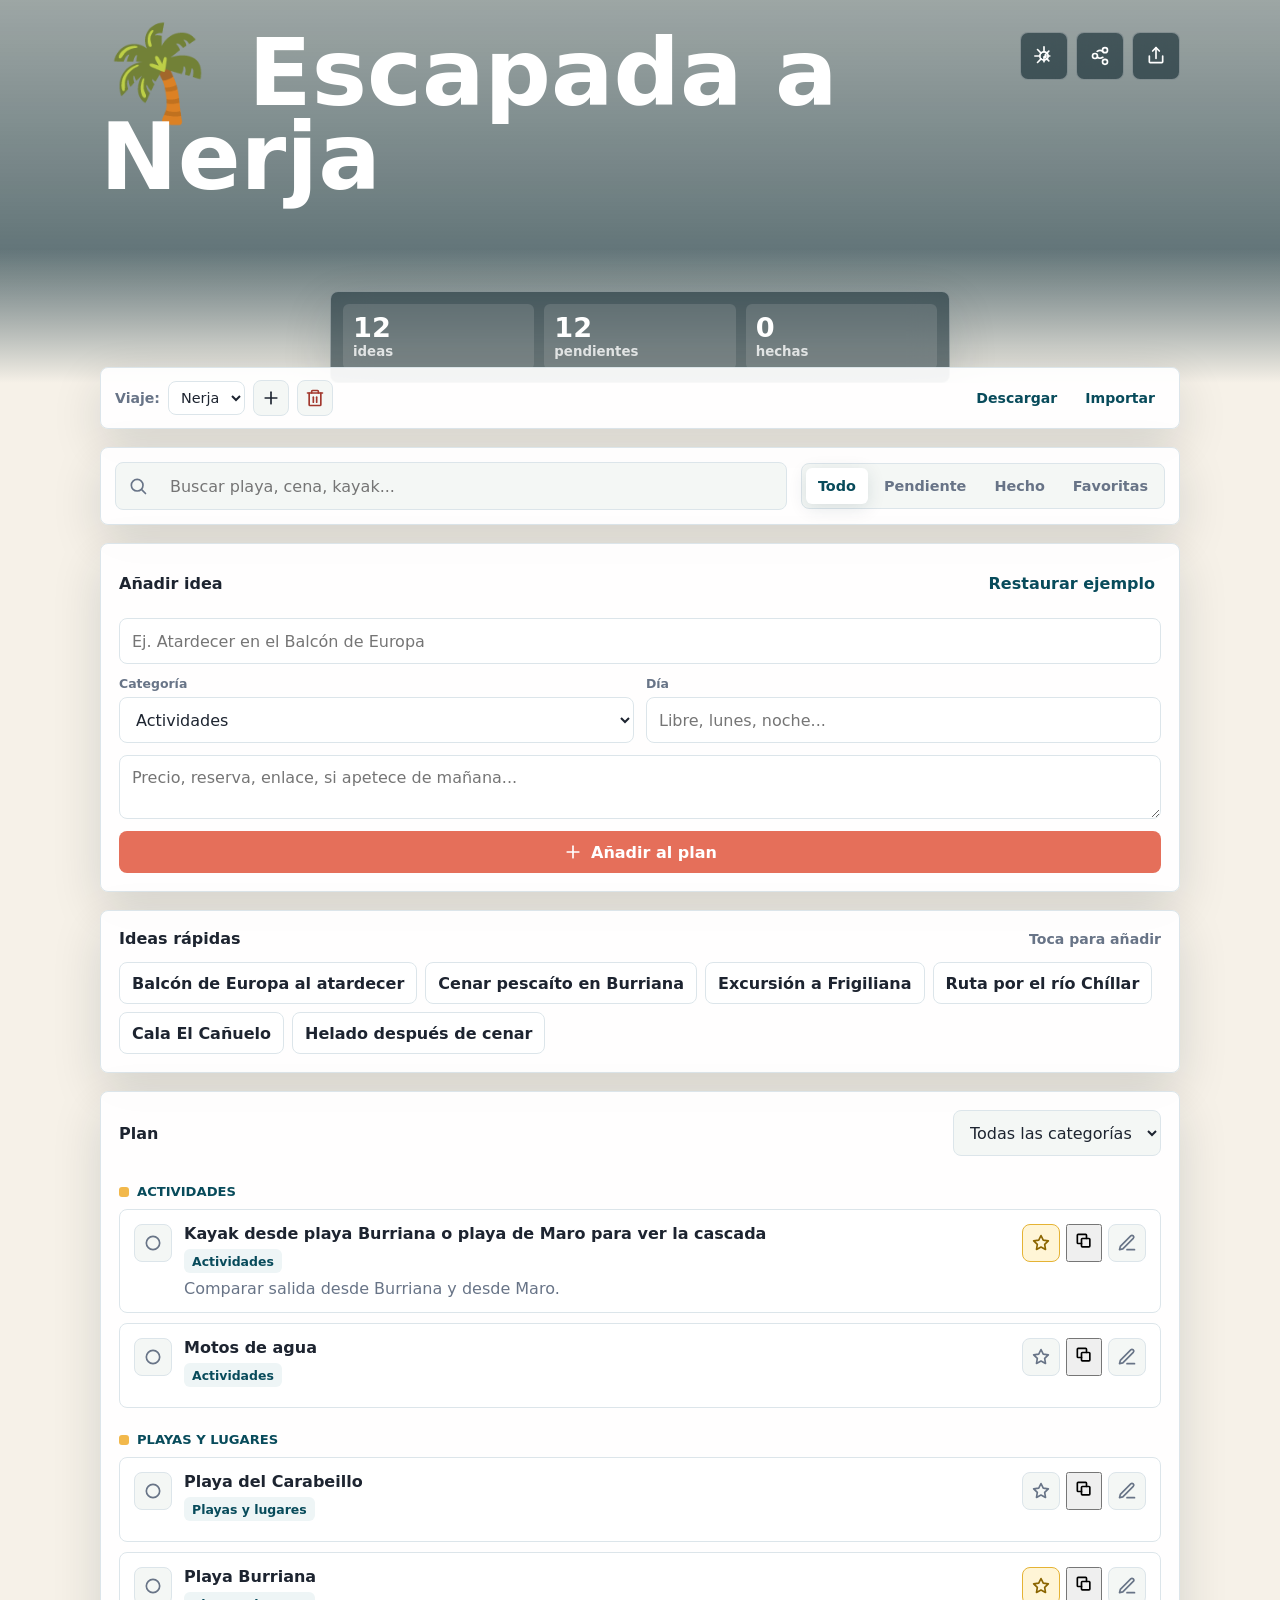
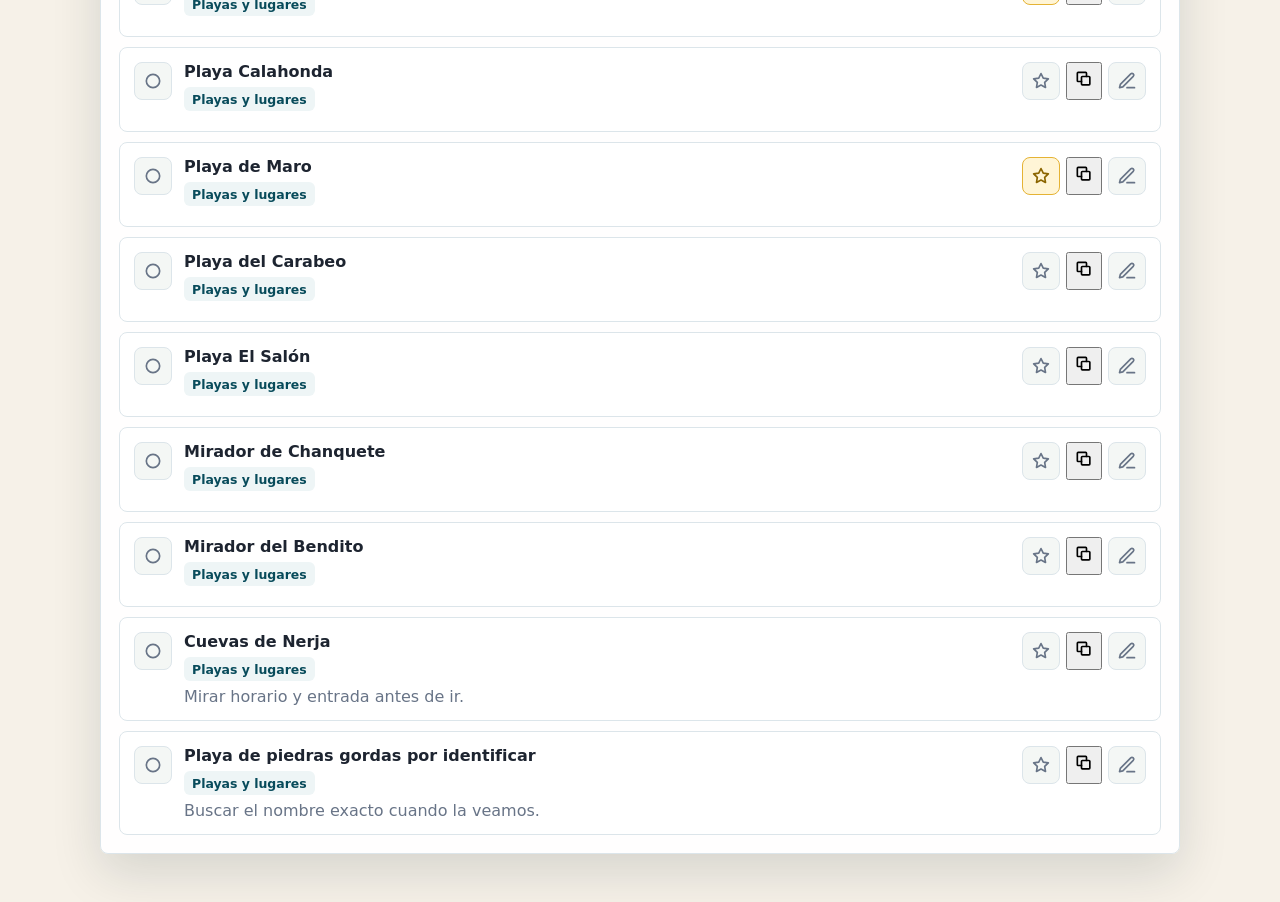
==== commit 8ee868f2: "Prueba 2" ====
--- a/index.html
+++ b/index.html
@@ -17,7 +17,7 @@
       <div class="hero-media" aria-hidden="true"></div>
       <nav class="topbar" aria-label="Acciones principales">
         <div>
-          <h1>🌴 Escapada a Nerja jejeojrelkj</h1>
+          <h1>🌴 Escapada a Nerja</h1>
         </div>
         <div class="topbar-actions">
           <button class="icon-button" id="darkModeToggle" type="button" aria-label="Alternar tema oscuro" title="Tema oscuro" aria-pressed="false">
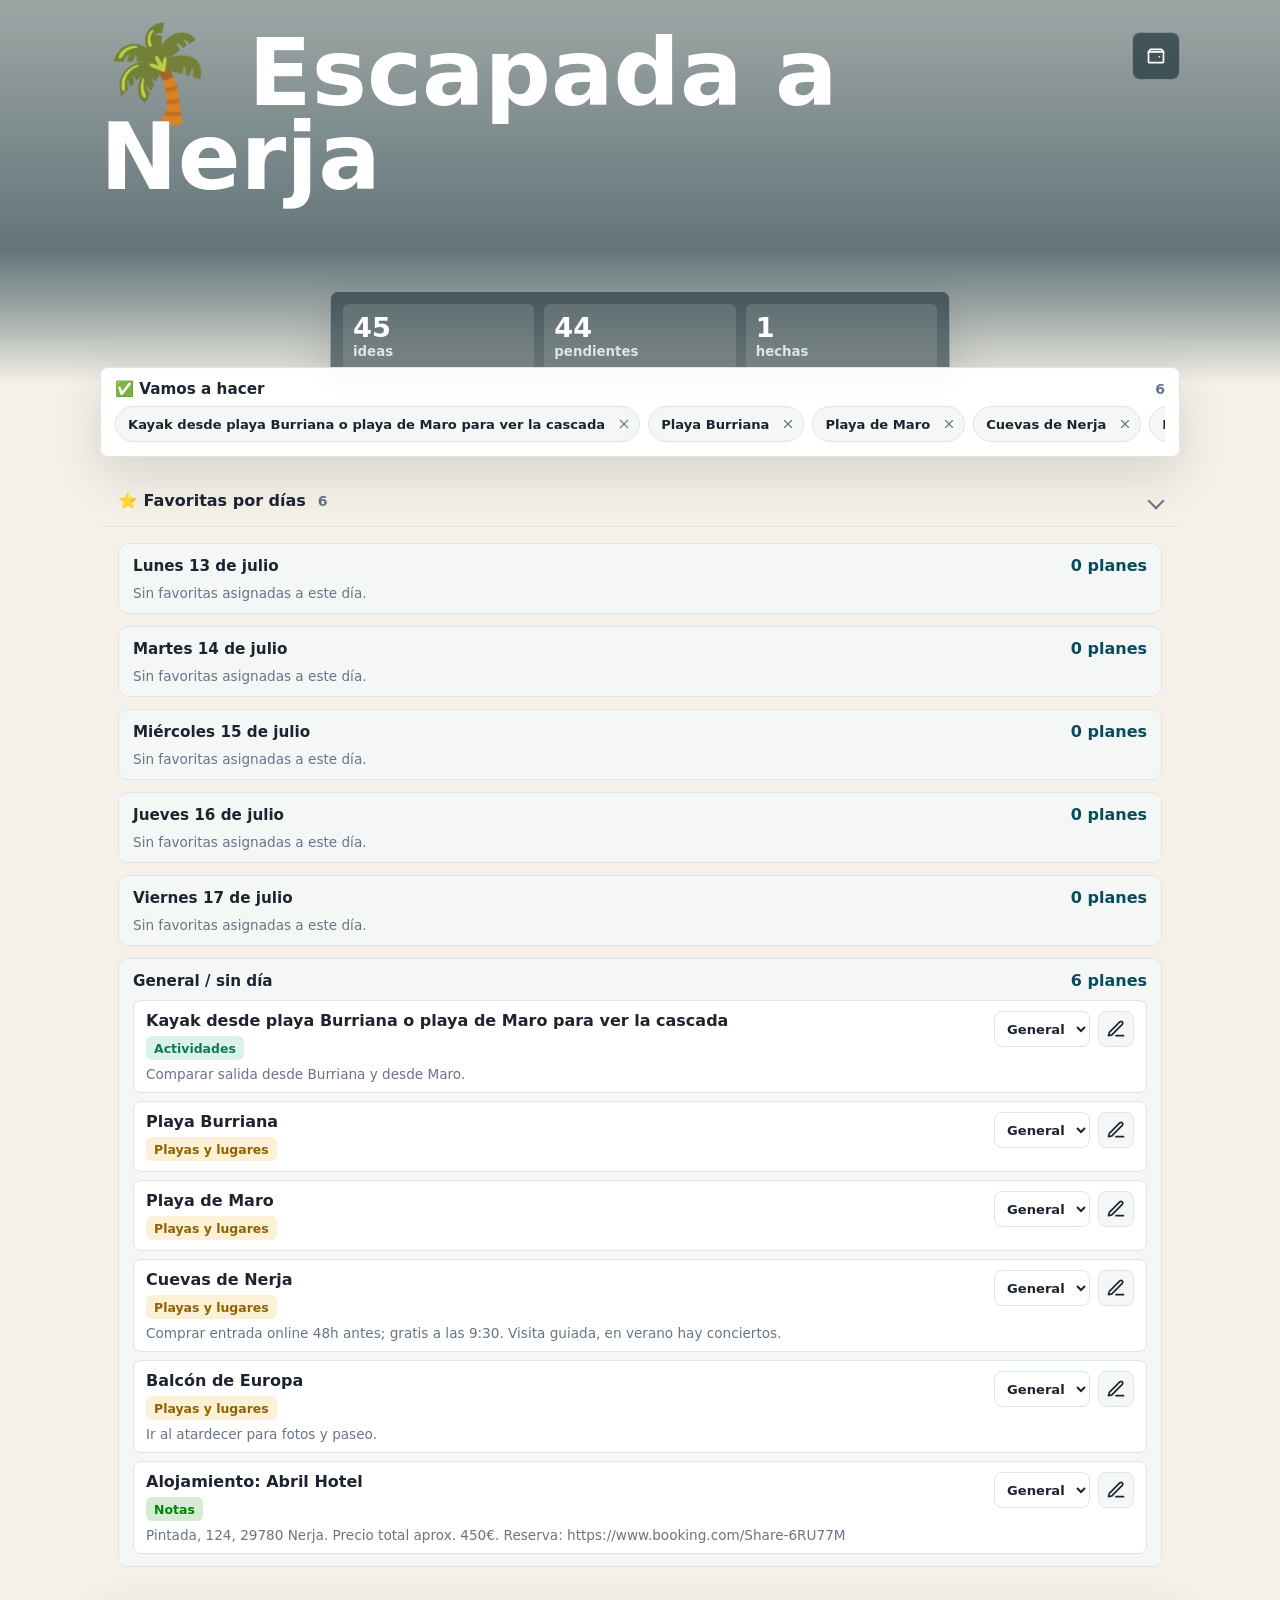
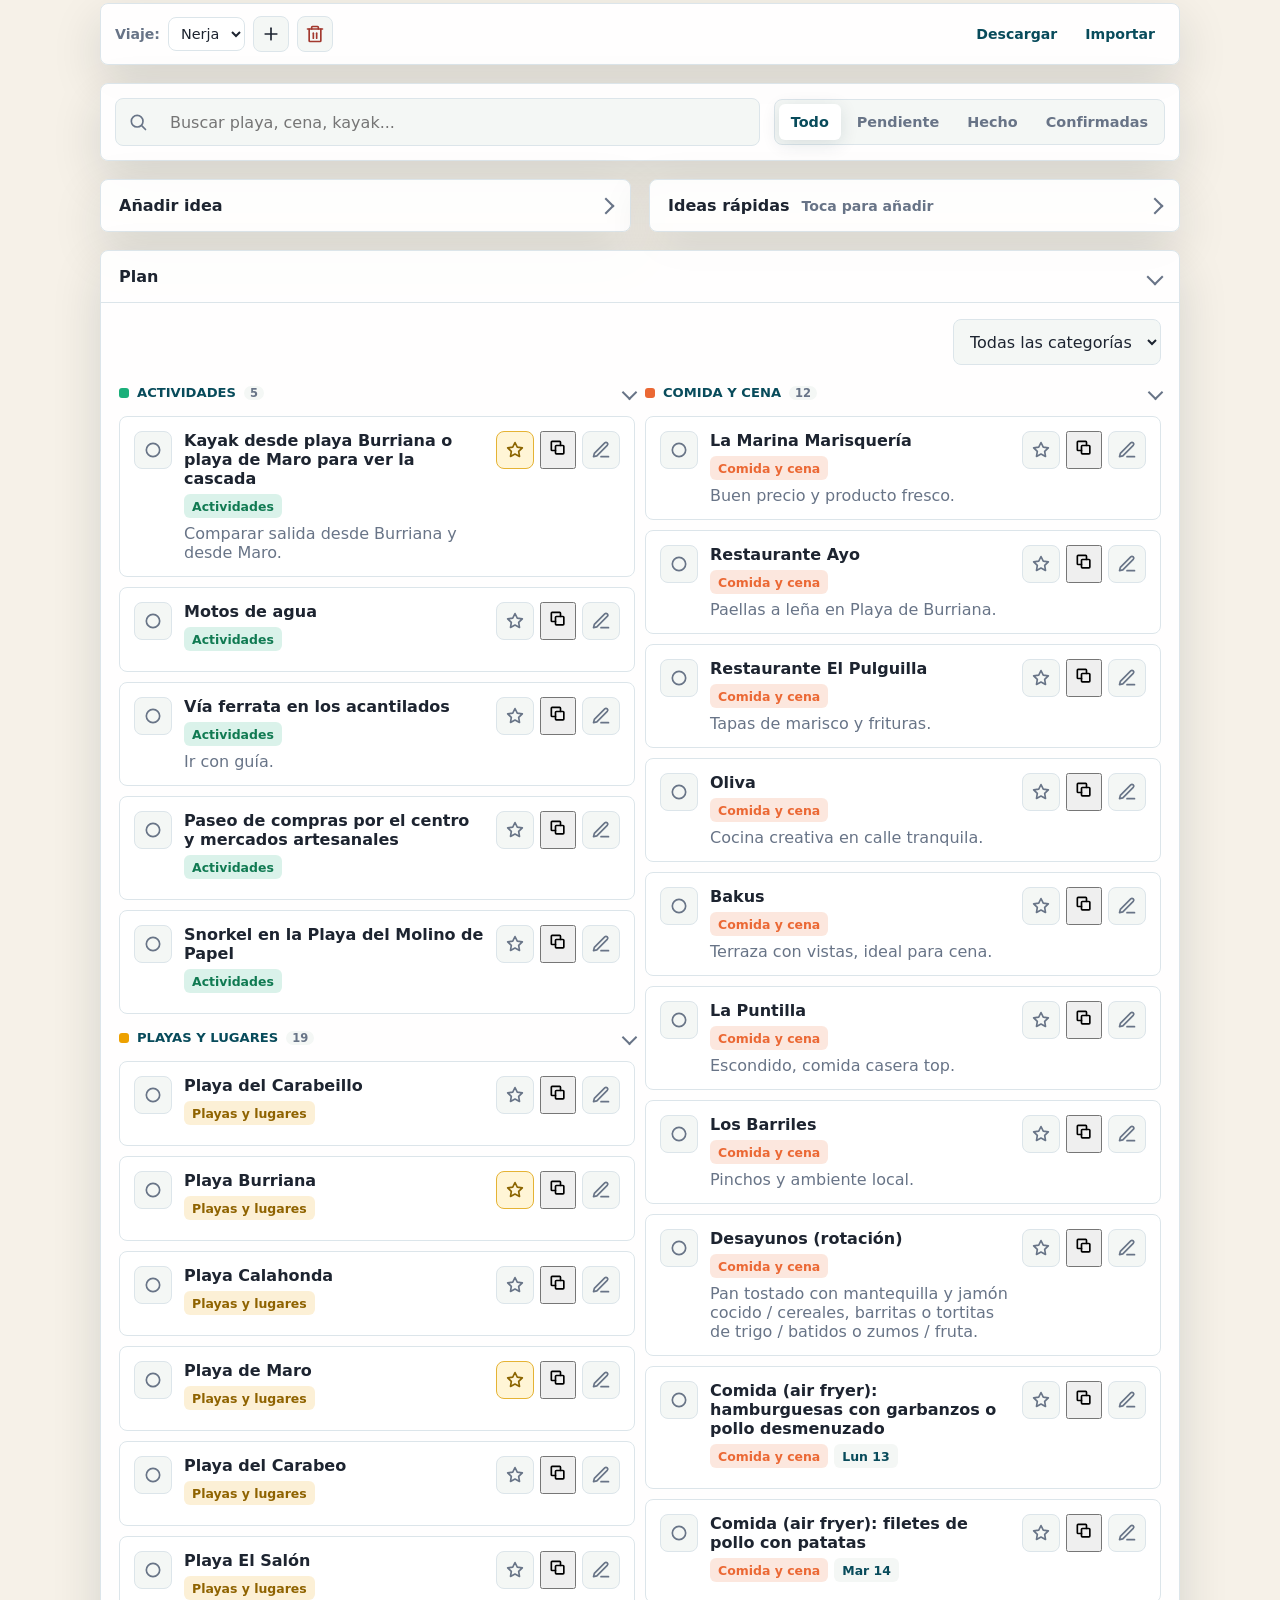
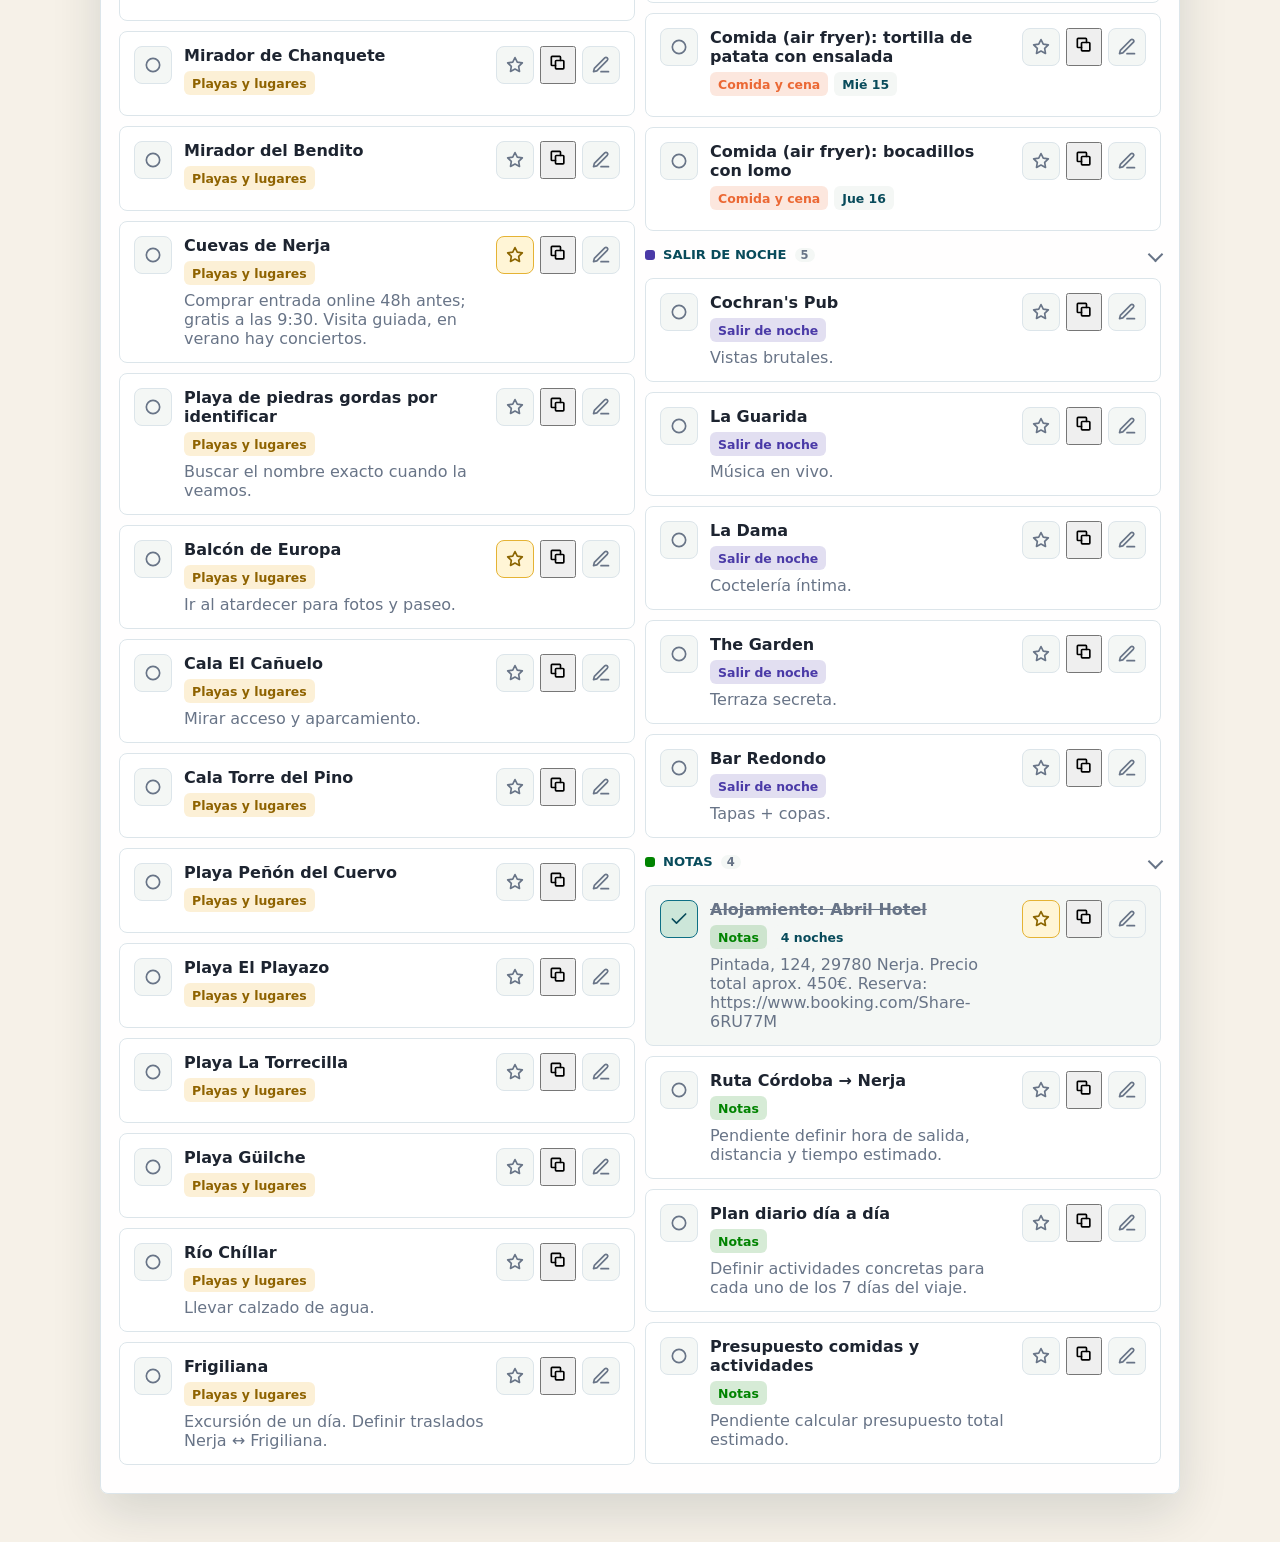
==== commit 8dd9ec29: "Presupuesto en página propia, favoritas por días y limpieza del menú - Nueva página presupuesto.html" ====
--- a/index.html
+++ b/index.html
@@ -20,28 +20,13 @@
           <h1>🌴 Escapada a Nerja</h1>
         </div>
         <div class="topbar-actions">
-          <button class="icon-button" id="darkModeToggle" type="button" aria-label="Alternar tema oscuro" title="Tema oscuro" aria-pressed="false">
-            <svg viewBox="0 0 24 24" aria-hidden="true">
-              <circle cx="12" cy="12" r="5"></circle>
-              <path d="M12 1v6m0 6v6M4.22 4.22l4.24 4.24m5.08 5.08l4.24 4.24M1 12h6m6 0h6M4.22 19.78l4.24-4.24m5.08-5.08l4.24-4.24"></path>
-            </svg>
-          </button>
-          <button class="icon-button" id="shareUrlButton" type="button" aria-label="Compartir link" title="Compartir link">
-            <svg viewBox="0 0 24 24" aria-hidden="true">
-              <circle cx="18" cy="5" r="3"></circle>
-              <circle cx="6" cy="12" r="3"></circle>
-              <circle cx="18" cy="19" r="3"></circle>
-              <path d="M8.59 13.51a6 6 0 0 0 6.82 0"></path>
-              <path d="M15.41 6.41a6 6 0 0 0-6.82 0"></path>
-            </svg>
-          </button>
-          <button class="icon-button" id="shareButton" type="button" aria-label="Compartir plan" title="Compartir plan">
-            <svg viewBox="0 0 24 24" aria-hidden="true">
-              <path d="M4 12v7a1 1 0 0 0 1 1h14a1 1 0 0 0 1-1v-7"></path>
-              <path d="M16 6l-4-4-4 4"></path>
-              <path d="M12 2v13"></path>
-            </svg>
-          </button>
+          <a class="icon-button" href="presupuesto.html" aria-label="Abrir presupuesto" title="Presupuesto">
+            <svg viewBox="0 0 24 24" aria-hidden="true">
+              <path d="M3 7h18v12a1 1 0 0 1-1 1H4a1 1 0 0 1-1-1V7Z"></path>
+              <path d="M3 7l2.5-3h13L21 7"></path>
+              <path d="M16 13h.01"></path>
+            </svg>
+          </a>
         </div>
       </nav>
       <section class="hero-panel" aria-label="Resumen del plan">
@@ -61,6 +46,26 @@
     </header>
 
     <main class="app-shell">
+      <section class="confirmed-panel" aria-label="Actividades confirmadas">
+        <div class="confirmed-header">
+          <h2>✅ Vamos a hacer</h2>
+          <span class="muted" id="confirmedCount">0</span>
+        </div>
+        <div id="confirmedList" class="confirmed-list"></div>
+        <p id="confirmedEmpty" class="confirmed-empty">Toca la ⭐ de una idea para confirmarla y añadirla aquí.</p>
+      </section>
+
+      <details class="section-card favorites" open>
+        <summary class="section-summary">
+          <h2>⭐ Favoritas por días</h2>
+          <span class="muted" id="favoritesCount">0</span>
+        </summary>
+        <div class="section-body">
+          <p id="favoritesEmpty" class="day-card-empty">Marca la ⭐ en una idea para planificarla por días aquí.</p>
+          <div id="favoritesByDay" class="day-breakdown"></div>
+        </div>
+      </details>
+
       <section class="trips-bar" aria-label="Gestión de viajes">
         <div class="trips-controls">
           <label class="compact-label">
@@ -102,33 +107,41 @@
           <button class="segment is-active" type="button" data-filter-status="all">Todo</button>
           <button class="segment" type="button" data-filter-status="pending">Pendiente</button>
           <button class="segment" type="button" data-filter-status="done">Hecho</button>
-          <button class="segment" type="button" data-filter-status="favorite">Favoritas</button>
-        </div>
-      </section>
-
-      <section class="composer" aria-labelledby="addTitle">
-        <div class="section-heading">
+          <button class="segment" type="button" data-filter-status="favorite">Confirmadas</button>
+        </div>
+      </section>
+
+      <details class="section-card composer" aria-labelledby="addTitle">
+        <summary class="section-summary">
           <h2 id="addTitle">Añadir idea</h2>
+        </summary>
+        <div class="section-body">
+        <div class="section-toolbar">
           <button class="text-button" id="resetButton" type="button">Restaurar ejemplo</button>
         </div>
         <form id="activityForm" class="activity-form">
           <input id="activityTitle" name="title" type="text" placeholder="Ej. Atardecer en el Balcón de Europa" autocomplete="off" required>
-          <div class="form-grid">
+          <div class="form-grid form-grid-3">
             <label>
               <span>Categoría</span>
               <select id="activityCategory" name="category">
                 <option value="Actividades">Actividades</option>
                 <option value="Playas y lugares">Playas y lugares</option>
                 <option value="Comida y cena">Comida y cena</option>
+                <option value="Salir de noche">Salir de noche</option>
                 <option value="Notas">Notas</option>
               </select>
             </label>
             <label>
               <span>Día</span>
-              <input id="activityDay" name="day" type="text" placeholder="Libre, lunes, noche...">
+              <input id="activityDay" name="day" type="text" list="dayOptions" placeholder="Lun 13, Mar 14...">
+            </label>
+            <label>
+              <span>Precio (€)</span>
+              <input id="activityPrice" name="price" type="number" min="0" step="0.01" placeholder="0.00">
             </label>
           </div>
-          <textarea id="activityNotes" name="notes" rows="2" placeholder="Precio, reserva, enlace, si apetece de mañana..."></textarea>
+          <textarea id="activityNotes" name="notes" rows="2" placeholder="Reserva, enlace, si apetece de mañana..."></textarea>
           <button class="primary-button" type="submit">
             <svg viewBox="0 0 24 24" aria-hidden="true">
               <path d="M12 5v14"></path>
@@ -137,30 +150,39 @@
             Añadir al plan
           </button>
         </form>
-      </section>
-
-      <section class="quick-ideas" aria-labelledby="quickTitle">
-        <div class="section-heading">
+        </div>
+      </details>
+
+      <details class="section-card quick-ideas" aria-labelledby="quickTitle">
+        <summary class="section-summary">
           <h2 id="quickTitle">Ideas rápidas</h2>
           <span class="muted">Toca para añadir</span>
-        </div>
-        <div id="quickIdeas" class="quick-list"></div>
-      </section>
-
-      <section class="board" aria-label="Listado de actividades">
-        <div class="section-heading">
+        </summary>
+        <div class="section-body">
+          <div id="quickIdeas" class="quick-list"></div>
+        </div>
+      </details>
+
+      <details class="section-card board" aria-label="Listado de actividades" open>
+        <summary class="section-summary">
           <h2>Plan</h2>
+        </summary>
+        <div class="section-body">
+        <div class="section-toolbar">
           <select id="categoryFilter" class="compact-select" aria-label="Filtrar por categoría">
             <option value="all">Todas las categorías</option>
             <option value="Actividades">Actividades</option>
             <option value="Playas y lugares">Playas y lugares</option>
             <option value="Comida y cena">Comida y cena</option>
+            <option value="Salir de noche">Salir de noche</option>
             <option value="Notas">Notas</option>
           </select>
         </div>
         <div id="activityList" class="activity-list"></div>
         <p id="emptyState" class="empty-state" hidden>No hay ideas con esos filtros.</p>
-      </section>
+        </div>
+      </details>
+
     </main>
 
     <dialog id="editDialog" class="edit-dialog">
@@ -175,19 +197,24 @@
           </button>
         </div>
         <input id="editTitle" type="text" required>
-        <div class="form-grid">
+        <div class="form-grid form-grid-3">
           <label>
             <span>Categoría</span>
             <select id="editCategory">
               <option value="Actividades">Actividades</option>
               <option value="Playas y lugares">Playas y lugares</option>
               <option value="Comida y cena">Comida y cena</option>
+              <option value="Salir de noche">Salir de noche</option>
               <option value="Notas">Notas</option>
             </select>
           </label>
           <label>
             <span>Día</span>
-            <input id="editDay" type="text">
+            <input id="editDay" type="text" list="dayOptions">
+          </label>
+          <label>
+            <span>Precio (€)</span>
+            <input id="editPrice" type="number" min="0" step="0.01" placeholder="0.00">
           </label>
         </div>
         <textarea id="editNotes" rows="3"></textarea>
@@ -198,6 +225,15 @@
       </form>
     </dialog>
 
+    <datalist id="dayOptions">
+      <option value="Lun 13"></option>
+      <option value="Mar 14"></option>
+      <option value="Mié 15"></option>
+      <option value="Jue 16"></option>
+      <option value="Vie 17"></option>
+    </datalist>
+
+    <script src="shared.js"></script>
     <script src="app.js"></script>
   </body>
 </html>
--- a/styles.css
+++ b/styles.css
@@ -10,7 +10,24 @@
   --sun: #f2b84b;
   --coral: #e56f5a;
   --mint: #cce6d9;
+  --night: #7c6fd6;
   --shadow: 0 18px 50px rgba(12, 33, 43, 0.14);
+  --cat-actividades: #1baf7a;
+  --cat-actividades-text: #107a52;
+  --cat-playas: #eda100;
+  --cat-playas-text: #8f6300;
+  --cat-comida: #eb6834;
+  --cat-comida-text: #eb6834;
+  --cat-noche: #4a3aa7;
+  --cat-noche-text: #4a3aa7;
+  --cat-notas: #008300;
+  --cat-notas-text: #008300;
+  --cat-alojamiento: #2a78d6;
+  --cat-alojamiento-text: #2a78d6;
+  --cat-transporte: #e34948;
+  --cat-transporte-text: #e34948;
+  --cat-otros: #e87ba4;
+  --cat-otros-text: #b14570;
   font-family: Inter, ui-sans-serif, system-ui, -apple-system, BlinkMacSystemFont, "Segoe UI", sans-serif;
 }
 
@@ -26,7 +43,24 @@
   --sun: #f2b84b;
   --coral: #ff9a8f;
   --mint: #7dc9a6;
+  --night: #a89af0;
   --shadow: 0 18px 50px rgba(0, 0, 0, 0.48);
+  --cat-actividades: #199e70;
+  --cat-actividades-text: #199e70;
+  --cat-playas: #c98500;
+  --cat-playas-text: #c98500;
+  --cat-comida: #d95926;
+  --cat-comida-text: #d95926;
+  --cat-noche: #9085e9;
+  --cat-noche-text: #9085e9;
+  --cat-notas: #008300;
+  --cat-notas-text: #008300;
+  --cat-alojamiento: #3987e5;
+  --cat-alojamiento-text: #3987e5;
+  --cat-transporte: #e66767;
+  --cat-transporte-text: #e66767;
+  --cat-otros: #d55181;
+  --cat-otros-text: #d55181;
 }
 
 @media (prefers-color-scheme: dark) {
@@ -42,7 +76,24 @@
     --sun: #f2b84b;
     --coral: #ff9a8f;
     --mint: #7dc9a6;
+    --night: #a89af0;
     --shadow: 0 18px 50px rgba(0, 0, 0, 0.48);
+    --cat-actividades: #199e70;
+    --cat-actividades-text: #199e70;
+    --cat-playas: #c98500;
+    --cat-playas-text: #c98500;
+    --cat-comida: #d95926;
+    --cat-comida-text: #d95926;
+    --cat-noche: #9085e9;
+    --cat-noche-text: #9085e9;
+    --cat-notas: #008300;
+    --cat-notas-text: #008300;
+    --cat-alojamiento: #3987e5;
+    --cat-alojamiento-text: #3987e5;
+    --cat-transporte: #e66767;
+    --cat-transporte-text: #e66767;
+    --cat-otros: #d55181;
+    --cat-otros-text: #d55181;
   }
 }
 
@@ -218,6 +269,7 @@
 
 .app-shell {
   display: grid;
+  grid-template-columns: minmax(0, 1fr);
   gap: 18px;
   width: min(1120px, 100%);
   margin: -16px auto 0;
@@ -228,11 +280,17 @@
 .control-strip,
 .composer,
 .quick-ideas,
-.board {
+.board,
+.budget {
   border: 1px solid var(--line);
   border-radius: 8px;
   background: rgba(255, 255, 255, 0.92);
   box-shadow: var(--shadow);
+}
+
+[data-theme="dark"] .control-strip,
+[data-theme="dark"] .section-card {
+  background: rgba(26, 31, 40, 0.8);
 }
 
 .control-strip {
@@ -258,6 +316,86 @@
 
 [data-theme="dark"] .trips-bar {
   background: rgba(26, 31, 40, 0.8);
+}
+
+.confirmed-panel {
+  position: sticky;
+  top: 8px;
+  z-index: 5;
+  min-width: 0;
+  border: 1px solid var(--line);
+  border-radius: 8px;
+  background: rgba(255, 255, 255, 0.96);
+  box-shadow: var(--shadow);
+  backdrop-filter: blur(10px);
+  padding: 12px 14px;
+}
+
+[data-theme="dark"] .confirmed-panel {
+  background: rgba(26, 31, 40, 0.94);
+}
+
+.confirmed-header {
+  display: flex;
+  align-items: center;
+  justify-content: space-between;
+  gap: 8px;
+  margin-bottom: 8px;
+}
+
+.confirmed-header h2 {
+  font-size: 0.95rem;
+}
+
+.confirmed-list {
+  display: flex;
+  gap: 8px;
+  min-width: 0;
+  max-width: 100%;
+  overflow-x: auto;
+  padding-bottom: 2px;
+}
+
+.confirmed-chip {
+  display: flex;
+  flex: none;
+  align-items: center;
+  gap: 6px;
+  padding: 6px 6px 6px 12px;
+  border: 1px solid var(--line);
+  border-radius: 999px;
+  background: var(--soft);
+  color: var(--ink);
+  font-size: 0.82rem;
+  font-weight: 800;
+  white-space: nowrap;
+}
+
+.confirmed-chip button {
+  display: grid;
+  place-items: center;
+  width: 22px;
+  height: 22px;
+  border: 0;
+  border-radius: 50%;
+  background: transparent;
+  color: var(--muted);
+}
+
+.confirmed-chip button:hover {
+  background: rgba(162, 56, 46, 0.12);
+  color: #a2382e;
+}
+
+.confirmed-chip svg {
+  width: 14px;
+  height: 14px;
+}
+
+.confirmed-empty {
+  margin: 0;
+  color: var(--muted);
+  font-size: 0.85rem;
 }
 
 .trips-controls {
@@ -339,10 +477,63 @@
   box-shadow: 0 4px 18px rgba(16, 53, 68, 0.12);
 }
 
-.composer,
-.quick-ideas,
-.board {
-  padding: 18px;
+.section-card {
+  overflow: hidden;
+}
+
+.section-summary {
+  display: flex;
+  align-items: center;
+  gap: 10px;
+  padding: 16px 18px;
+  cursor: pointer;
+  list-style: none;
+  user-select: none;
+}
+
+.section-summary::-webkit-details-marker {
+  display: none;
+}
+
+.section-summary h2 {
+  margin: 0;
+}
+
+.section-summary .muted {
+  margin-left: 2px;
+}
+
+.section-summary::after {
+  content: "";
+  width: 10px;
+  height: 10px;
+  margin-left: auto;
+  border-right: 2px solid var(--muted);
+  border-bottom: 2px solid var(--muted);
+  transform: rotate(-45deg);
+  transition: transform 0.15s ease;
+  flex: none;
+}
+
+.section-card[open] > .section-summary::after {
+  transform: rotate(45deg);
+}
+
+.section-card[open] > .section-summary {
+  border-bottom: 1px solid var(--line);
+}
+
+.section-body {
+  padding: 16px 18px 18px;
+}
+
+.section-toolbar {
+  display: flex;
+  flex-wrap: wrap;
+  align-items: center;
+  justify-content: flex-end;
+  gap: 12px;
+  margin-bottom: 14px;
 }
 
 .section-heading {
@@ -372,7 +563,7 @@
   min-width: 0;
   border: 1px solid var(--line);
   border-radius: 8px;
-  background: #fff;
+  background: var(--surface);
   color: var(--ink);
   outline: 0;
 }
@@ -455,7 +646,7 @@
 
 .quick-chip {
   border: 1px solid var(--line);
-  background: #fff;
+  background: var(--surface);
   color: var(--ink);
   padding: 0 12px;
 }
@@ -477,20 +668,29 @@
 }
 
 .category-group {
-  display: grid;
-  gap: 10px;
+  margin-top: 14px;
+}
+
+.category-group:first-child {
+  margin-top: 0;
 }
 
 .category-title {
   display: flex;
   align-items: center;
   gap: 8px;
-  margin: 14px 0 0;
+  padding: 6px 0;
   color: var(--sea-dark);
   font-size: 0.82rem;
   font-weight: 900;
   letter-spacing: 0;
   text-transform: uppercase;
+  cursor: pointer;
+  list-style: none;
+}
+
+.category-title::-webkit-details-marker {
+  display: none;
 }
 
 .category-title::before {
@@ -498,7 +698,61 @@
   width: 10px;
   height: 10px;
   border-radius: 3px;
-  background: var(--sun);
+  background: var(--category-color, var(--cat-comida));
+  flex: none;
+}
+
+.category-title::after {
+  content: "";
+  width: 9px;
+  height: 9px;
+  margin-left: auto;
+  border-right: 2px solid var(--muted);
+  border-bottom: 2px solid var(--muted);
+  transform: rotate(-45deg);
+  transition: transform 0.15s ease;
+}
+
+.category-group[open] > .category-title::after {
+  transform: rotate(45deg);
+}
+
+.category-title-label {
+  overflow-wrap: anywhere;
+}
+
+.category-title-count {
+  padding: 0 6px;
+  border-radius: 999px;
+  background: var(--soft);
+  color: var(--muted);
+  font-size: 0.72rem;
+}
+
+.category-cards {
+  display: grid;
+  gap: 10px;
+  margin-top: 10px;
+}
+
+.category-title[data-category="Actividades"] {
+  --category-color: var(--cat-actividades);
+}
+
+.category-title[data-category="Playas y lugares"] {
+  --category-color: var(--cat-playas);
+}
+
+.category-title[data-category="Comida y cena"] {
+  --category-color: var(--cat-comida);
+}
+
+.category-title[data-category="Salir de noche"] {
+  --category-color: var(--cat-noche);
+}
+
+.category-title[data-category="Notas"] {
+  --category-color: var(--cat-notas);
 }
 
 .activity-card {
@@ -509,11 +763,11 @@
   padding: 14px;
   border: 1px solid var(--line);
   border-radius: 8px;
-  background: #fff;
+  background: var(--surface);
 }
 
 .activity-card.is-done {
-  background: #f9faf8;
+  background: var(--soft);
 }
 
 .activity-card.is-done .activity-title {
@@ -564,10 +818,56 @@
   min-height: 24px;
   padding: 0 8px;
   border-radius: 6px;
-  background: #eef5f6;
+  background: var(--soft);
   color: var(--sea-dark);
   font-size: 0.78rem;
   font-weight: 800;
+}
+
+.pill-category {
+  background: #eef5f6;
+  background: color-mix(in srgb, var(--category-color, var(--cat-comida)) 16%, transparent);
+  color: var(--category-text-color, var(--cat-comida-text));
+}
+
+.pill-category[data-category="Actividades"] {
+  --category-color: var(--cat-actividades);
+  --category-text-color: var(--cat-actividades-text);
+}
+
+.pill-category[data-category="Playas y lugares"] {
+  --category-color: var(--cat-playas);
+  --category-text-color: var(--cat-playas-text);
+}
+
+.pill-category[data-category="Comida y cena"] {
+  --category-color: var(--cat-comida);
+  --category-text-color: var(--cat-comida-text);
+}
+
+.pill-category[data-category="Salir de noche"] {
+  --category-color: var(--cat-noche);
+  --category-text-color: var(--cat-noche-text);
+}
+
+.pill-category[data-category="Notas"] {
+  --category-color: var(--cat-notas);
+  --category-text-color: var(--cat-notas-text);
+}
+
+.pill-category[data-category="Alojamiento"] {
+  --category-color: var(--cat-alojamiento);
+  --category-text-color: var(--cat-alojamiento-text);
+}
+
+.pill-category[data-category="Transporte"] {
+  --category-color: var(--cat-transporte);
+  --category-text-color: var(--cat-transporte-text);
+}
+
+.pill-category[data-category="Otros"] {
+  --category-color: var(--cat-otros);
+  --category-text-color: var(--cat-otros-text);
 }
 
 .activity-notes {
@@ -619,6 +919,365 @@
   padding: 0 16px;
 }
 
+.budget-page {
+  margin-top: 0;
+  padding-top: calc(20px + env(safe-area-inset-top));
+}
+
+.budget-card {
+  border: 1px solid var(--line);
+  border-radius: 14px;
+  background: var(--surface);
+  color: var(--ink);
+  box-shadow: var(--shadow);
+}
+
+[data-theme="dark"] .budget-card {
+  background: rgba(26, 31, 40, 0.8);
+}
+
+.dashboard {
+  padding: 20px;
+}
+
+.dashboard-header {
+  display: flex;
+  align-items: flex-start;
+  justify-content: space-between;
+  gap: 12px;
+  margin-bottom: 18px;
+}
+
+.dashboard-header h2 {
+  font-size: 1.3rem;
+}
+
+.dashboard-sub {
+  margin: 4px 0 0;
+  color: var(--muted);
+  font-size: 0.85rem;
+  font-weight: 700;
+}
+
+.kpi-row {
+  display: grid;
+  grid-template-columns: repeat(3, minmax(0, 1fr));
+  gap: 12px;
+  margin-bottom: 14px;
+}
+
+.kpi {
+  display: flex;
+  flex-direction: column;
+  gap: 6px;
+  padding: 12px 14px;
+  border: 1px solid var(--line);
+  border-radius: 10px;
+  background: var(--soft);
+  min-width: 0;
+}
+
+.kpi-label {
+  color: var(--muted);
+  font-size: 0.74rem;
+  font-weight: 800;
+  text-transform: uppercase;
+}
+
+.kpi-value {
+  font-size: 1.5rem;
+  font-weight: 900;
+  color: var(--sea-dark);
+  font-variant-numeric: tabular-nums;
+}
+
+.kpi-value.is-over {
+  color: #a2382e;
+}
+
+[data-theme="dark"] .kpi-value.is-over {
+  color: #ff9a8f;
+}
+
+.kpi-input {
+  min-height: 40px;
+  border: 1px solid var(--line);
+  border-radius: 8px;
+  background: var(--surface);
+  padding: 0 10px;
+  font-size: 1.2rem;
+  font-weight: 800;
+}
+
+.budget-progress {
+  height: 10px;
+  border-radius: 999px;
+  background: var(--line);
+  overflow: hidden;
+  margin-bottom: 8px;
+}
+
+.budget-progress-fill {
+  height: 100%;
+  width: 0;
+  border-radius: 999px;
+  background: var(--cat-actividades);
+  transition: width 0.25s ease;
+}
+
+.budget-progress-fill.is-over {
+  background: #d03b3b;
+}
+
+.budget-remaining {
+  margin: 0 0 18px;
+  font-weight: 800;
+  font-size: 0.9rem;
+  color: var(--muted);
+}
+
+.budget-remaining.is-over {
+  color: #a2382e;
+}
+
+[data-theme="dark"] .budget-remaining.is-over {
+  color: #ff9a8f;
+}
+
+.dashboard-charts {
+  display: grid;
+  grid-template-columns: repeat(2, minmax(0, 1fr));
+  gap: 12px;
+  margin-bottom: 18px;
+}
+
+.chart-panel {
+  padding: 14px;
+  border: 1px solid var(--line);
+  border-radius: 8px;
+  background: var(--soft);
+}
+
+.chart-title {
+  margin: 0 0 10px;
+  color: var(--muted);
+  font-size: 0.78rem;
+  font-weight: 800;
+  text-transform: uppercase;
+}
+
+.chart-empty {
+  margin: 0;
+  color: var(--muted);
+  font-size: 0.88rem;
+}
+
+.bar-chart {
+  display: grid;
+  gap: 8px;
+}
+
+.bar-row {
+  display: grid;
+  grid-template-columns: minmax(0, 96px) 1fr auto;
+  align-items: center;
+  gap: 8px;
+}
+
+.bar-label {
+  overflow: hidden;
+  color: var(--ink);
+  font-size: 0.8rem;
+  font-weight: 700;
+  text-overflow: ellipsis;
+  white-space: nowrap;
+}
+
+.bar-track {
+  height: 12px;
+  border-radius: 999px;
+  background: var(--line);
+  overflow: hidden;
+}
+
+.bar-fill {
+  height: 100%;
+  min-width: 4px;
+  border-radius: 999px;
+}
+
+.bar-value {
+  color: var(--muted);
+  font-size: 0.78rem;
+  font-weight: 800;
+  font-variant-numeric: tabular-nums;
+  white-space: nowrap;
+}
+
+.expense-form {
+  display: grid;
+  gap: 12px;
+  margin-bottom: 16px;
+}
+
+.form-grid-3 {
+  grid-template-columns: repeat(3, minmax(0, 1fr));
+}
+
+.pill-price {
+  background: color-mix(in srgb, var(--cat-actividades) 16%, transparent);
+  color: var(--cat-actividades-text);
+  font-variant-numeric: tabular-nums;
+}
+
+.pill-activity {
+  background: color-mix(in srgb, var(--cat-actividades) 16%, transparent);
+  color: var(--cat-actividades-text);
+}
+
+.day-breakdown {
+  display: grid;
+  gap: 12px;
+}
+
+.day-card {
+  border: 1px solid var(--line);
+  border-radius: 10px;
+  background: var(--soft);
+  padding: 12px 14px;
+}
+
+.day-card-header {
+  display: flex;
+  align-items: center;
+  justify-content: space-between;
+  gap: 10px;
+  margin-bottom: 10px;
+}
+
+.day-card-header h3 {
+  margin: 0;
+  font-size: 0.95rem;
+}
+
+.day-card-total {
+  font-weight: 900;
+  color: var(--sea-dark);
+  font-variant-numeric: tabular-nums;
+}
+
+.day-card-empty {
+  margin: 0;
+  color: var(--muted);
+  font-size: 0.85rem;
+}
+
+.day-items {
+  display: grid;
+  gap: 8px;
+}
+
+.budget-item {
+  display: flex;
+  align-items: center;
+  justify-content: space-between;
+  gap: 12px;
+  padding: 10px 12px;
+  border: 1px solid var(--line);
+  border-radius: 8px;
+  background: var(--surface);
+}
+
+.budget-item-info {
+  display: flex;
+  flex-wrap: wrap;
+  align-items: center;
+  gap: 8px;
+  min-width: 0;
+}
+
+.budget-item-label {
+  font-weight: 800;
+  overflow-wrap: anywhere;
+}
+
+.budget-item-actions {
+  display: flex;
+  align-items: center;
+  gap: 10px;
+  flex: none;
+}
+
+.budget-item-amount {
+  font-weight: 900;
+  color: var(--sea-dark);
+  font-variant-numeric: tabular-nums;
+}
+
+.fav-item {
+  display: flex;
+  align-items: flex-start;
+  justify-content: space-between;
+  gap: 12px;
+  padding: 10px 12px;
+  border: 1px solid var(--line);
+  border-radius: 8px;
+  background: var(--surface);
+}
+
+.fav-item-main {
+  min-width: 0;
+}
+
+.fav-item-title {
+  display: block;
+  font-weight: 800;
+  overflow-wrap: anywhere;
+}
+
+.fav-item-meta {
+  display: flex;
+  flex-wrap: wrap;
+  gap: 6px;
+  margin-top: 6px;
+}
+
+.fav-item-notes {
+  margin: 6px 0 0;
+  color: var(--muted);
+  font-size: 0.85rem;
+  overflow-wrap: anywhere;
+}
+
+.fav-item-actions {
+  display: flex;
+  align-items: center;
+  gap: 8px;
+  flex: none;
+}
+
+.fav-day-select {
+  width: auto;
+  min-height: 36px;
+  padding: 0 8px;
+  font-size: 0.82rem;
+  font-weight: 700;
+}
+
+@media (max-width: 560px) {
+  .fav-item {
+    flex-direction: column;
+  }
+
+  .fav-item-actions {
+    width: 100%;
+  }
+
+  .fav-day-select {
+    flex: 1;
+  }
+}
+
 @media (max-width: 820px) {
   .app-hero {
     min-height: 300px;
@@ -643,6 +1302,10 @@
   .segment {
     white-space: nowrap;
   }
+
+  .dashboard-charts {
+    grid-template-columns: 1fr;
+  }
 }
 
 @media (max-width: 560px) {
@@ -671,8 +1334,13 @@
     font-size: 1.35rem;
   }
 
-  .form-grid {
+  .form-grid,
+  .form-grid-3 {
     grid-template-columns: 1fr;
+  }
+
+  .bar-row {
+    grid-template-columns: minmax(0, 72px) 1fr auto;
   }
 
   .section-heading {
@@ -692,4 +1360,47 @@
   .activity-actions {
     grid-column: 2;
   }
-}
+
+  .kpi-row {
+    grid-template-columns: 1fr;
+  }
+
+  .dashboard {
+    padding: 16px;
+  }
+
+  .budget-item {
+    flex-wrap: wrap;
+  }
+}
+
+@media (min-width: 900px) {
+  .app-shell {
+    grid-template-columns: repeat(2, minmax(0, 1fr));
+    align-items: start;
+  }
+
+  .app-shell.budget-page {
+    grid-template-columns: minmax(0, 1fr);
+  }
+
+  .confirmed-panel,
+  .favorites,
+  .trips-bar,
+  .control-strip,
+  .board {
+    grid-column: 1 / -1;
+  }
+
+  .activity-list {
+    display: block;
+    columns: 2;
+    column-gap: 10px;
+  }
+
+  .app-shell .category-group {
+    margin-top: 0;
+    margin-bottom: 10px;
+    break-inside: avoid;
+  }
+}
